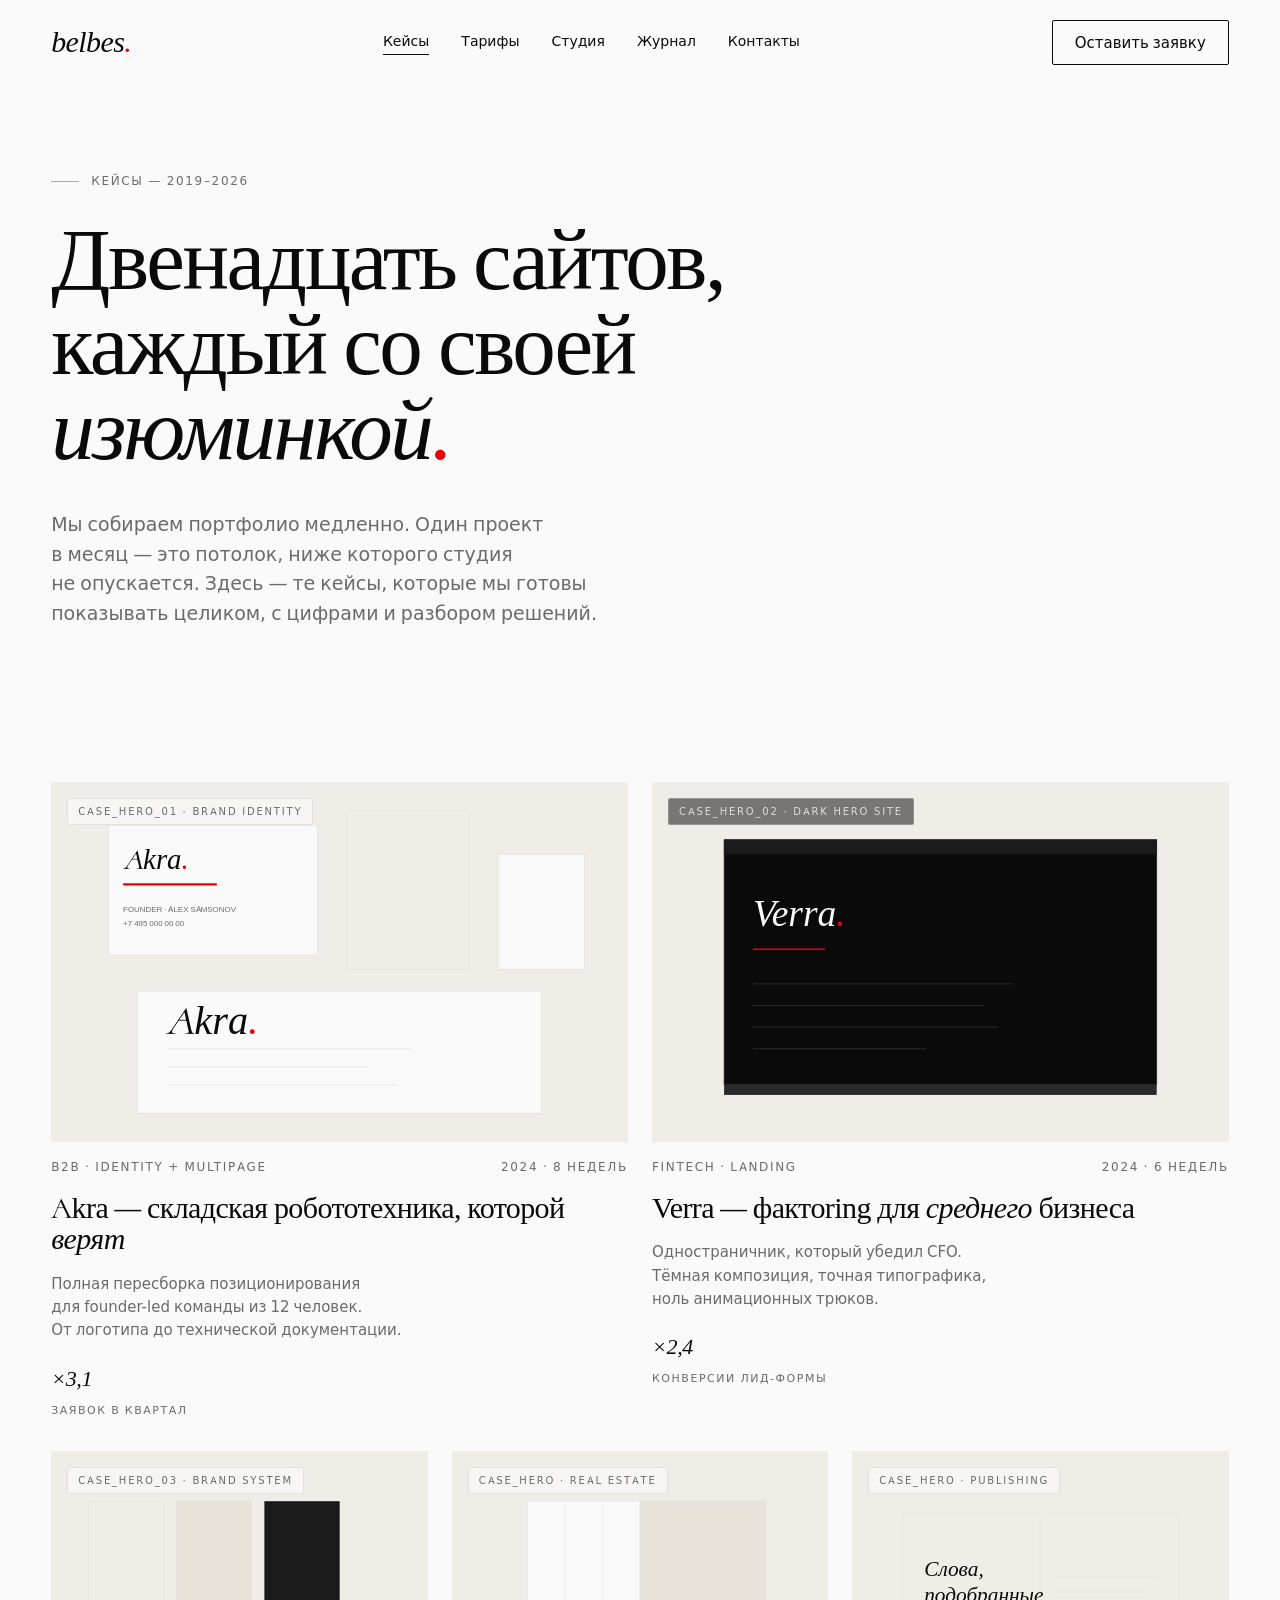
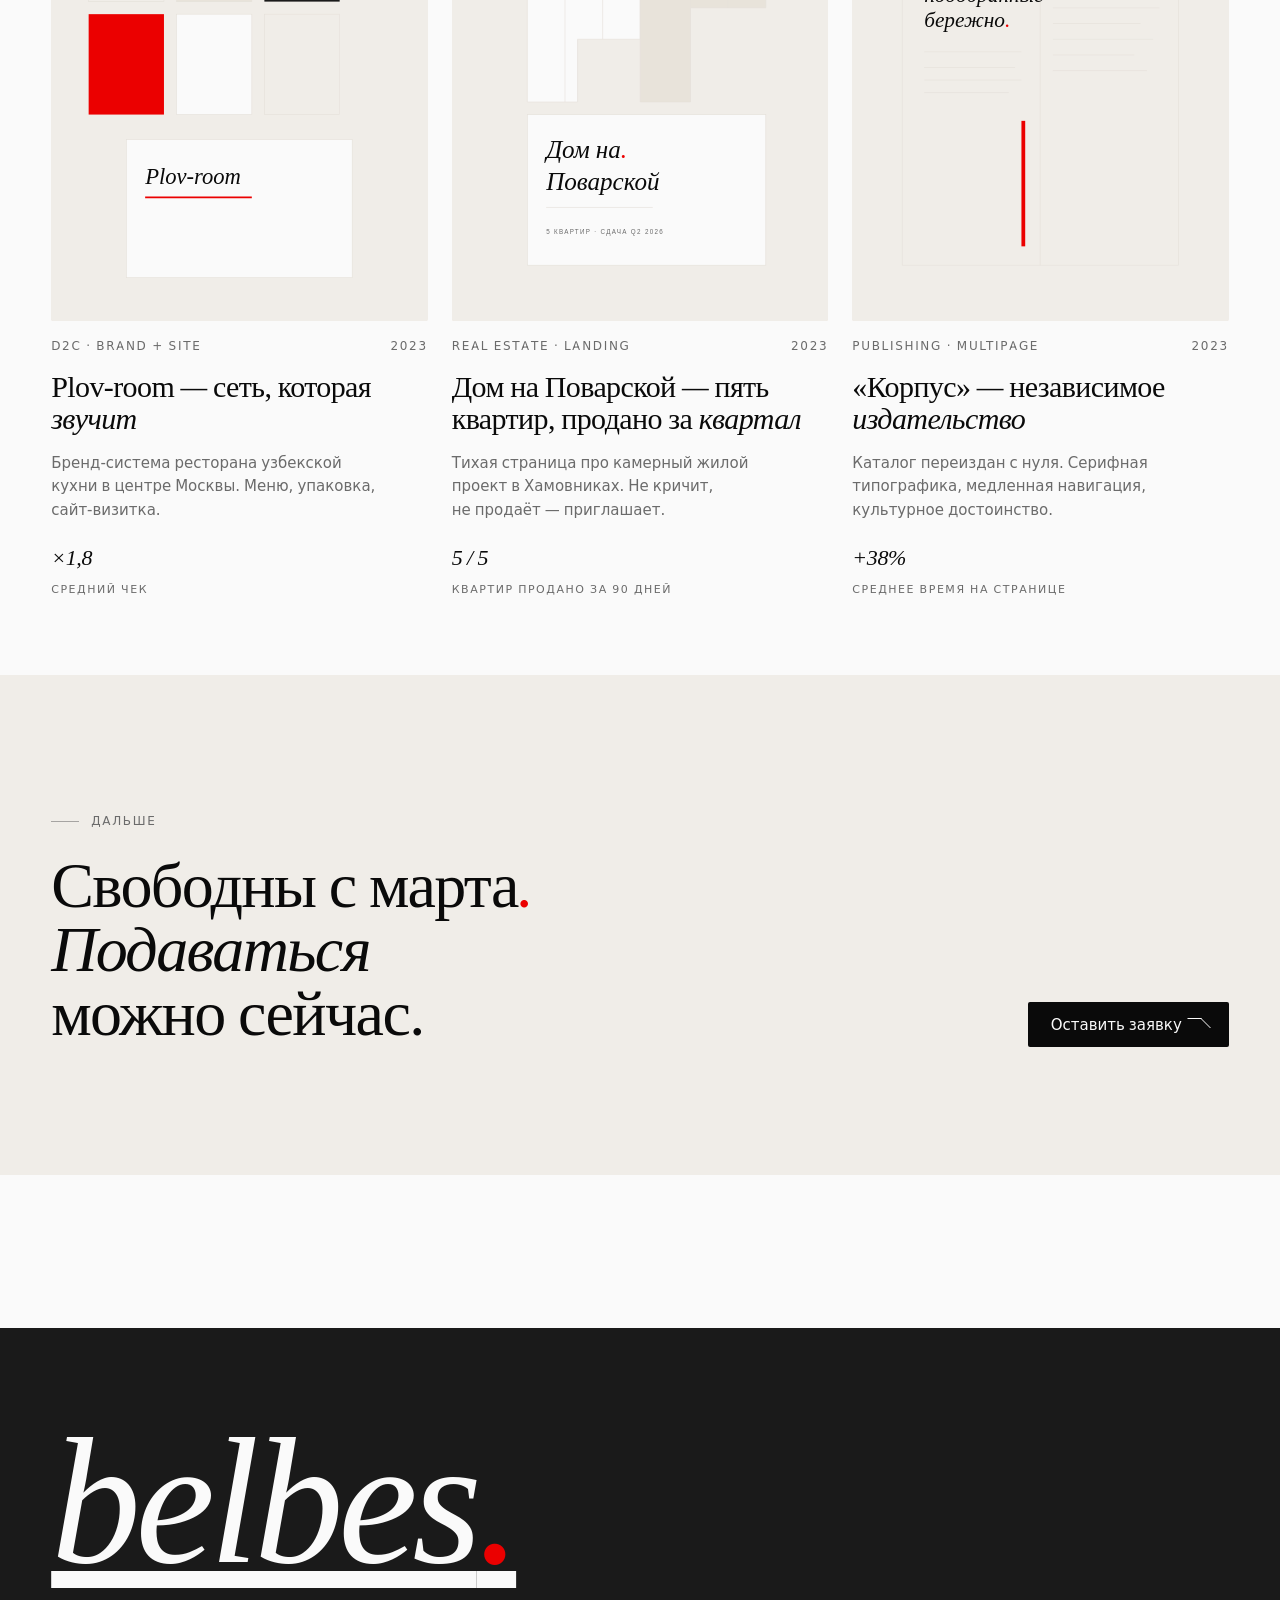
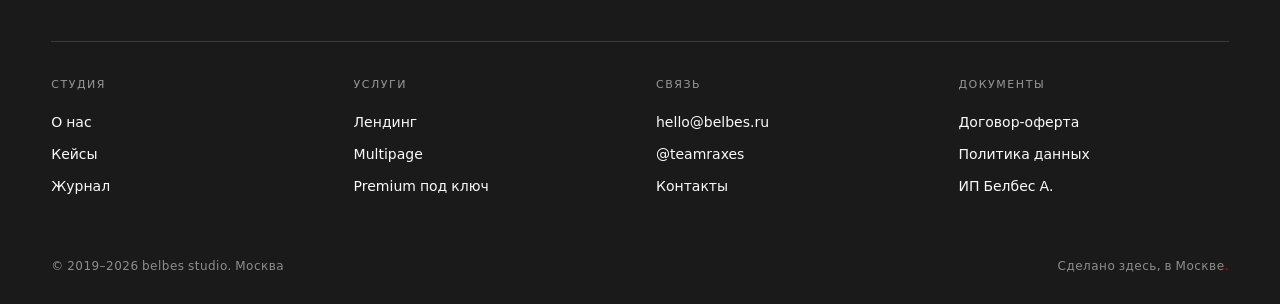
==== cases.html @ 97107ead "DOWN-001: artifact upload (10 files)" ====
<!doctype html>
<html lang="ru">
<head>
<meta charset="utf-8" />
<meta name="viewport" content="width=device-width, initial-scale=1" />
<title>Кейсы — belbes</title>
<meta name="description" content="Портфолио студии belbes. Премиальные сайты для founders. Akra, Verra, Plov-room и&nbsp;другие." />
<link rel="stylesheet" href="assets/styles.css" />
</head>
<body data-screen-label="/cases">
<div class="site">

<header class="site-header">
  <div class="container site-header__inner">
    <a class="wordmark" href="index.html" aria-label="belbes — главная">belbes<span class="dot">.</span></a>
    <nav class="nav" aria-label="Основное">
      <a href="cases.html" aria-current="page">Кейсы</a>
      <a href="offerings.html">Тарифы</a>
      <a href="about.html">Студия</a>
      <a href="journal.html">Журнал</a>
      <a href="contacts.html">Контакты</a>
    </nav>
    <a href="contacts.html" class="btn btn--secondary">Оставить заявку</a>
    <button class="nav-toggle" aria-label="Открыть меню" type="button">
      <svg viewBox="0 0 24 24" fill="none" stroke="currentColor" stroke-width="1.5"><path d="M3 7h18M3 17h18"/></svg>
    </button>
  </div>
</header>
<div class="mobile-nav" role="dialog" aria-modal="true" aria-label="Меню">
  <div class="mobile-nav__top">
    <a class="wordmark" href="index.html">belbes<span class="dot">.</span></a>
    <button class="mobile-nav__close btn btn--ghost" type="button" aria-label="Закрыть меню">Закрыть</button>
  </div>
  <ul class="mobile-nav__list">
    <li><a href="cases.html"><em>Кейсы</em></a></li>
    <li><a href="offerings.html"><em>Тарифы</em></a></li>
    <li><a href="about.html"><em>Студия</em></a></li>
    <li><a href="journal.html"><em>Журнал</em></a></li>
    <li><a href="contacts.html"><em>Контакты</em></a></li>
  </ul>
</div>

<main>

  <section class="page-head" data-screen-label="cases/header">
    <div class="container">
      <div class="page-head__eyebrow eyebrow">Кейсы&nbsp;— 2019–2026</div>
      <h1 class="page-head__title">
        Двенадцать сайтов,<br>
        каждый со&nbsp;своей <em>изюминкой<span class="dot">.</span></em>
      </h1>
      <p class="page-head__lede">
        Мы&nbsp;собираем портфолио медленно. Один проект в&nbsp;месяц&nbsp;— это потолок, ниже которого студия не&nbsp;опускается. Здесь&nbsp;— те&nbsp;кейсы, которые мы&nbsp;готовы показывать целиком, с&nbsp;цифрами и&nbsp;разбором решений.
      </p>
    </div>
  </section>

  <section class="section section--tight" data-screen-label="cases/grid">
    <div class="container">
      <div class="cases">

        <!-- Featured wide -->
        <a class="case case--wide" href="case.html">
          <div class="case__media">
            <svg class="img-art" viewBox="0 0 800 500" preserveAspectRatio="xMidYMid slice" aria-hidden="true">
              <rect class="bg" width="800" height="500"/>
              <rect x="80" y="60" width="290" height="180" fill="#FAFAFA" stroke="#E5E1DA"/>
              <text x="100" y="120" font-family="Cormorant, serif" font-style="italic" font-size="40" fill="#0A0A0A">Akra<tspan fill="#EB0000">.</tspan></text>
              <line x1="100" y1="142" x2="230" y2="142" stroke="#EB0000" stroke-width="3"/>
              <text x="100" y="180" font-family="Inter, sans-serif" font-size="11" fill="#6B6B6B">FOUNDER · ALEX SAMSONOV</text>
              <text x="100" y="200" font-family="Inter, sans-serif" font-size="11" fill="#6B6B6B">+7 495 000 00 00</text>
              <rect x="410" y="40" width="170" height="220" fill="#F0EDE8" stroke="#E5E1DA"/>
              <rect x="620" y="100" width="120" height="160" fill="#FAFAFA" stroke="#E5E1DA"/>
              <rect x="120" y="290" width="560" height="170" fill="#FAFAFA" stroke="#E5E1DA"/>
              <text x="160" y="350" font-family="Cormorant, serif" font-style="italic" font-size="56" fill="#0A0A0A">Akra<tspan fill="#EB0000">.</tspan></text>
              <line x1="160" y1="370" x2="500" y2="370" stroke="#E5E1DA"/>
              <line x1="160" y1="395" x2="440" y2="395" stroke="#E5E1DA"/>
              <line x1="160" y1="420" x2="480" y2="420" stroke="#E5E1DA"/>
            </svg>
            <span class="img-tag">case_hero_01&nbsp;· brand identity</span>
          </div>
          <div class="case__meta">
            <span>B2B&nbsp;· Identity + Multipage</span>
            <span>2024 · 8&nbsp;недель</span>
          </div>
          <h3 class="case__title">Akra<em> — </em>складская робототехника, которой <em>верят</em></h3>
          <p class="case__desc">Полная пересборка позиционирования для&nbsp;founder-led команды из&nbsp;12&nbsp;человек. От&nbsp;логотипа до&nbsp;технической документации.</p>
          <div class="case__metric">×3,1<small>заявок в&nbsp;квартал</small></div>
        </a>

        <a class="case case--wide" href="case.html">
          <div class="case__media">
            <svg class="img-art" viewBox="0 0 800 500" preserveAspectRatio="xMidYMid slice" aria-hidden="true">
              <rect class="bg" width="800" height="500" fill="#1A1A1A"/>
              <rect x="100" y="80" width="600" height="340" fill="#0A0A0A" stroke="#2A2A2A"/>
              <rect x="100" y="80" width="600" height="20" fill="#1A1A1A"/>
              <text x="140" y="200" font-family="Cormorant, serif" font-style="italic" font-size="52" fill="#FAFAFA">Verra<tspan fill="#EB0000">.</tspan></text>
              <line x1="140" y1="232" x2="240" y2="232" stroke="#EB0000" stroke-width="2"/>
              <line x1="140" y1="280" x2="500" y2="280" stroke="#FAFAFA" opacity="0.18"/>
              <line x1="140" y1="310" x2="460" y2="310" stroke="#FAFAFA" opacity="0.18"/>
              <line x1="140" y1="340" x2="480" y2="340" stroke="#FAFAFA" opacity="0.18"/>
              <line x1="140" y1="370" x2="380" y2="370" stroke="#FAFAFA" opacity="0.18"/>
              <rect x="100" y="420" width="600" height="14" fill="#2A2A2A"/>
            </svg>
            <span class="img-tag img-tag--inverse">case_hero_02&nbsp;· dark hero site</span>
          </div>
          <div class="case__meta">
            <span>Fintech&nbsp;· Landing</span>
            <span>2024 · 6&nbsp;недель</span>
          </div>
          <h3 class="case__title">Verra<em> — </em>фактoring для&nbsp;<em>среднего</em> бизнеса</h3>
          <p class="case__desc">Одностраничник, который убедил CFO. Тёмная композиция, точная типографика, ноль анимационных трюков.</p>
          <div class="case__metric">×2,4<small>конверсии лид-формы</small></div>
        </a>

        <a class="case" href="case.html">
          <div class="case__media">
            <svg class="img-art" viewBox="0 0 600 750" preserveAspectRatio="xMidYMid slice" aria-hidden="true">
              <rect class="bg" width="600" height="750" fill="#FAFAFA"/>
              <rect x="60" y="80" width="120" height="160" fill="#F0EDE8" stroke="#E5E1DA"/>
              <rect x="200" y="80" width="120" height="160" fill="#E8E3DA" stroke="#E5E1DA"/>
              <rect x="340" y="80" width="120" height="160" fill="#1A1A1A"/>
              <rect x="60" y="260" width="120" height="160" fill="#EB0000"/>
              <rect x="200" y="260" width="120" height="160" fill="#FAFAFA" stroke="#E5E1DA"/>
              <rect x="340" y="260" width="120" height="160" fill="#F0EDE8" stroke="#E5E1DA"/>
              <rect x="120" y="460" width="360" height="220" fill="#FAFAFA" stroke="#E5E1DA"/>
              <text x="150" y="530" font-family="Cormorant, serif" font-style="italic" font-size="36" fill="#0A0A0A">Plov-room</text>
              <line x1="150" y1="552" x2="320" y2="552" stroke="#EB0000" stroke-width="3"/>
            </svg>
            <span class="img-tag">case_hero_03&nbsp;· brand system</span>
          </div>
          <div class="case__meta">
            <span>D2C&nbsp;· Brand + Site</span>
            <span>2023</span>
          </div>
          <h3 class="case__title">Plov‑room<em> — </em>сеть, которая <em>звучит</em></h3>
          <p class="case__desc">Бренд-система ресторана узбекской кухни в&nbsp;центре Москвы. Меню, упаковка, сайт-визитка.</p>
          <div class="case__metric">×1,8<small>средний чек</small></div>
        </a>

        <a class="case" href="case.html">
          <div class="case__media">
            <svg class="img-art" viewBox="0 0 600 750" preserveAspectRatio="xMidYMid slice" aria-hidden="true">
              <rect class="bg" width="600" height="750"/>
              <!-- aerial architecture -->
              <rect x="0" y="0" width="600" height="750" fill="#F0EDE8"/>
              <polygon points="120,80 300,80 300,300 200,300 200,400 120,400" fill="#FAFAFA" stroke="#E5E1DA"/>
              <polygon points="300,80 500,80 500,250 380,250 380,400 300,400" fill="#E8E3DA" stroke="#E5E1DA"/>
              <line x1="180" y1="80" x2="180" y2="400" stroke="#E5E1DA"/>
              <line x1="240" y1="80" x2="240" y2="300" stroke="#E5E1DA"/>
              <line x1="380" y1="80" x2="380" y2="400" stroke="#E5E1DA"/>
              <line x1="440" y1="80" x2="440" y2="250" stroke="#E5E1DA"/>
              <rect x="120" y="420" width="380" height="240" fill="#FAFAFA" stroke="#E5E1DA"/>
              <text x="150" y="490" font-family="Cormorant, serif" font-style="italic" font-size="40" fill="#0A0A0A">Дом&nbsp;на<tspan fill="#EB0000">.</tspan></text>
              <text x="150" y="540" font-family="Cormorant, serif" font-style="italic" font-size="40" fill="#0A0A0A">Поварской</text>
              <line x1="150" y1="568" x2="320" y2="568" stroke="#E5E1DA"/>
              <text x="150" y="610" font-family="Inter, sans-serif" font-size="10" fill="#6B6B6B" letter-spacing="2">5 КВАРТИР · СДАЧА Q2 2026</text>
            </svg>
            <span class="img-tag">case_hero&nbsp;· real estate</span>
          </div>
          <div class="case__meta">
            <span>Real estate&nbsp;· Landing</span>
            <span>2023</span>
          </div>
          <h3 class="case__title">Дом&nbsp;на&nbsp;Поварской<em> — </em>пять квартир, продано за&nbsp;<em>квартал</em></h3>
          <p class="case__desc">Тихая страница про&nbsp;камерный жилой проект в&nbsp;Хамовниках. Не&nbsp;кричит, не&nbsp;продаёт&nbsp;— приглашает.</p>
          <div class="case__metric">5&nbsp;/&nbsp;5<small>квартир продано за&nbsp;90 дней</small></div>
        </a>

        <a class="case" href="case.html">
          <div class="case__media">
            <svg class="img-art" viewBox="0 0 600 750" preserveAspectRatio="xMidYMid slice" aria-hidden="true">
              <rect class="bg" width="600" height="750" fill="#FAFAFA"/>
              <!-- minimalist book/print spread -->
              <rect x="80" y="100" width="440" height="560" fill="#F0EDE8" stroke="#E5E1DA"/>
              <line x1="300" y1="100" x2="300" y2="660" stroke="#E5E1DA"/>
              <text x="115" y="200" font-family="Cormorant, serif" font-style="italic" font-size="34" fill="#0A0A0A">Слова,</text>
              <text x="115" y="240" font-family="Cormorant, serif" font-style="italic" font-size="34" fill="#0A0A0A">подобранные</text>
              <text x="115" y="280" font-family="Cormorant, serif" font-style="italic" font-size="34" fill="#0A0A0A">бережно<tspan fill="#EB0000">.</tspan></text>
              <line x1="115" y1="320" x2="270" y2="320" stroke="#E5E1DA"/>
              <line x1="115" y1="345" x2="260" y2="345" stroke="#E5E1DA"/>
              <line x1="115" y1="365" x2="270" y2="365" stroke="#E5E1DA"/>
              <line x1="115" y1="385" x2="250" y2="385" stroke="#E5E1DA"/>
              <line x1="320" y1="200" x2="490" y2="200" stroke="#E5E1DA"/>
              <line x1="320" y1="225" x2="470" y2="225" stroke="#E5E1DA"/>
              <line x1="320" y1="250" x2="490" y2="250" stroke="#E5E1DA"/>
              <line x1="320" y1="275" x2="460" y2="275" stroke="#E5E1DA"/>
              <line x1="320" y1="300" x2="480" y2="300" stroke="#E5E1DA"/>
              <line x1="320" y1="325" x2="450" y2="325" stroke="#E5E1DA"/>
              <line x1="320" y1="350" x2="470" y2="350" stroke="#E5E1DA"/>
              <rect x="270" y="430" width="6" height="200" fill="#EB0000"/>
            </svg>
            <span class="img-tag">case_hero&nbsp;· publishing</span>
          </div>
          <div class="case__meta">
            <span>Publishing&nbsp;· Multipage</span>
            <span>2023</span>
          </div>
          <h3 class="case__title">«Корпус»<em> — </em>независимое <em>издательство</em></h3>
          <p class="case__desc">Каталог переиздан с&nbsp;нуля. Серифная типографика, медленная навигация, культурное достоинство.</p>
          <div class="case__metric">+38%<small>среднее время на&nbsp;странице</small></div>
        </a>

      </div>
    </div>
  </section>

  <!-- Soft bottom CTA -->
  <section class="section section--warm" data-screen-label="cases/cta">
    <div class="container">
      <div style="display: flex; justify-content: space-between; align-items: flex-end; gap: 32px; flex-wrap: wrap;">
        <div>
          <div class="eyebrow">Дальше</div>
          <h2 style="font-family: var(--font-display); font-size: clamp(40px, 5vw, 72px); line-height: 1; letter-spacing: -0.025em; margin: 24px 0 0; max-width: 16ch;">
            Свободны с&nbsp;марта<span class="t-accent" style="font-style: italic;">.</span>
            <em>Подаваться</em> можно сейчас.
          </h2>
        </div>
        <a href="contacts.html" class="btn btn--primary">Оставить заявку
          <span class="arrow" aria-hidden="true"></span>
        </a>
      </div>
    </div>
  </section>

</main>

<footer class="site-footer">
  <div class="container">
    <a class="site-footer__wordmark" href="index.html">belbes<span class="dot">.</span></a>
    <div class="site-footer__row">
      <div class="site-footer__col">
        <h4>Студия</h4>
        <a href="about.html">О&nbsp;нас</a>
        <a href="cases.html">Кейсы</a>
        <a href="journal.html">Журнал</a>
      </div>
      <div class="site-footer__col">
        <h4>Услуги</h4>
        <a href="offerings.html">Лендинг</a>
        <a href="offerings.html">Multipage</a>
        <a href="offerings.html">Premium под&nbsp;ключ</a>
      </div>
      <div class="site-footer__col">
        <h4>Связь</h4>
        <a href="mailto:hello@belbes.ru">hello@belbes.ru</a>
        <a href="https://t.me/teamraxes" target="_blank" rel="noopener">@teamraxes</a>
        <a href="contacts.html">Контакты</a>
      </div>
      <div class="site-footer__col">
        <h4>Документы</h4>
        <a href="#">Договор-оферта</a>
        <a href="#">Политика данных</a>
        <a href="#">ИП Белбес А.</a>
      </div>
    </div>
    <div class="site-footer__legal">
      <div>© 2019–2026 belbes studio. Москва</div>
      <div>Сделано здесь, в&nbsp;Москве<span style="color: var(--accent);">.</span></div>
    </div>
  </div>
</footer>

</div>
<script src="assets/site.js"></script>
</body>
</html>
---- assets/styles.css ----
/* ─────────────────────────────────────────────────────────────────
   Belbes — site styles
   Editorial typography. Single accent. Generous space.
   ───────────────────────────────────────────────────────────────── */
@import url("./tokens.css");

* { box-sizing: border-box; }
html, body { margin: 0; padding: 0; }
html { scroll-behavior: smooth; }
body {
  background: var(--bg);
  color: var(--fg);
  font-family: var(--font-body);
  font-size: var(--t-body);
}

img, svg { display: block; max-width: 100%; }
a { color: inherit; }

/* ── Layout ─────────────────────────────────────────────────────── */
.site { min-height: 100vh; display: flex; flex-direction: column; }
.site main { flex: 1; }
.container {
  max-width: var(--max-width);
  margin: 0 auto;
  padding-left: var(--gutter);
  padding-right: var(--gutter);
}
.container--narrow {
  max-width: 920px;
  margin: 0 auto;
  padding-left: var(--gutter);
  padding-right: var(--gutter);
}
.section {
  padding-top: clamp(72px, 10vw, 144px);
  padding-bottom: clamp(72px, 10vw, 144px);
}
.section--tight {
  padding-top: clamp(48px, 6vw, 96px);
  padding-bottom: clamp(48px, 6vw, 96px);
}
.section--warm { background: var(--bg-warm); }
.section--deep { background: var(--tm-canvas-deep); color: var(--bg); }
.section--deep .t-eyebrow,
.section--deep .eyebrow { color: rgba(250, 250, 250, 0.6); }
.section--deep p { color: rgba(250, 250, 250, 0.78); }
.section--deep h1,
.section--deep h2,
.section--deep h3 { color: var(--bg); }
.section--deep .rule,
.section--deep hr { background: var(--tm-rule-inverse); }

hr.rule { height: 1px; background: var(--rule); border: 0; margin: 0; }

/* ── Eyebrow w/ leading rule ────────────────────────────────────── */
.eyebrow {
  font-family: var(--font-body);
  font-weight: 500;
  font-size: 12px;
  letter-spacing: 0.14em;
  text-transform: uppercase;
  color: var(--fg-muted);
  display: inline-flex;
  align-items: center;
  gap: 12px;
}
.eyebrow::before {
  content: "";
  display: inline-block;
  width: 28px; height: 1px;
  background: currentColor;
  opacity: 0.55;
}
.eyebrow--bare::before { display: none; }

/* ── Header ─────────────────────────────────────────────────────── */
.site-header {
  position: sticky;
  top: 0;
  z-index: 50;
  background: rgba(250, 250, 250, 0.7);
  backdrop-filter: blur(18px);
  -webkit-backdrop-filter: blur(18px);
  border-bottom: 1px solid transparent;
  transition: border-color var(--dur-base) var(--ease-editorial),
              background var(--dur-base) var(--ease-editorial);
}
.site-header.is-scrolled { border-bottom-color: var(--rule); }
.site-header__inner {
  display: flex;
  align-items: center;
  justify-content: space-between;
  gap: 24px;
  padding-top: 20px;
  padding-bottom: 20px;
}
.wordmark {
  font-family: var(--font-display);
  font-style: italic;
  font-weight: 400;
  font-size: 30px;
  line-height: 1;
  letter-spacing: -0.02em;
  color: var(--fg);
  text-decoration: none;
  display: inline-flex;
  align-items: baseline;
}
.wordmark .dot { color: var(--accent); font-style: italic; }
.nav {
  display: flex;
  align-items: center;
  gap: 32px;
}
.nav a {
  position: relative;
  font-size: 14px;
  font-weight: 500;
  color: var(--fg);
  text-decoration: none;
  padding-bottom: 3px;
}
.nav a::after {
  content: "";
  position: absolute;
  left: 0; right: 0; bottom: 0;
  height: 1px;
  background: var(--fg);
  transform: scaleX(0);
  transform-origin: left center;
  transition: transform var(--dur-base) var(--ease-editorial);
}
.nav a:hover::after,
.nav a[aria-current="page"]::after { transform: scaleX(1); }

/* mobile nav toggle */
.nav-toggle {
  display: none;
  background: transparent;
  border: 0;
  padding: 8px;
  cursor: pointer;
  color: var(--fg);
}
.nav-toggle svg { width: 22px; height: 22px; }

/* ── Buttons ────────────────────────────────────────────────────── */
.btn {
  display: inline-flex;
  align-items: center;
  gap: 10px;
  padding: 14px 22px;
  font-family: var(--font-body);
  font-size: 15px;
  font-weight: 500;
  line-height: 1;
  border-radius: 2px;
  border: 1px solid transparent;
  cursor: pointer;
  text-decoration: none;
  color: inherit;
  transition: background var(--dur-fast) var(--ease-editorial),
              color var(--dur-fast) var(--ease-editorial),
              border-color var(--dur-fast) var(--ease-editorial),
              transform 80ms var(--ease-editorial);
}
.btn:active { transform: scale(0.98); }
.btn--primary { background: var(--fg); color: var(--bg); }
.btn--primary:hover { background: #000; }
.btn--secondary { background: transparent; color: var(--fg); border-color: var(--fg); }
.btn--secondary:hover { background: var(--fg); color: var(--bg); }
.btn--ghost { background: transparent; color: var(--fg); padding-left: 0; padding-right: 0; }
.btn--ghost::after {
  content: "";
  height: 1px;
  background: currentColor;
  flex: 1;
  margin-left: 6px;
  max-width: 24px;
  transition: max-width var(--dur-base) var(--ease-editorial);
}
.btn--ghost:hover::after { max-width: 48px; }
.btn--on-deep.btn--secondary { color: var(--bg); border-color: rgba(250,250,250,0.6); }
.btn--on-deep.btn--secondary:hover { background: var(--bg); color: var(--fg); }
.btn .arrow {
  display: inline-block;
  width: 14px; height: 10px;
  border-top: 1px solid currentColor;
  border-right: 1px solid currentColor;
  transform: skew(45deg);
  transform-origin: right center;
  position: relative;
  top: -1px;
}

/* ── Hero (home) ────────────────────────────────────────────────── */
.hero {
  padding-top: clamp(56px, 8vw, 128px);
  padding-bottom: clamp(72px, 11vw, 160px);
  position: relative;
}
.hero__head {
  font-family: var(--font-display);
  font-weight: 400;
  font-size: clamp(56px, 9.4vw, 152px);
  line-height: 0.96;
  letter-spacing: -0.03em;
  max-width: 16ch;
  text-wrap: balance;
  margin: 24px 0 0;
}
.hero__head em { font-style: italic; font-weight: 400; }
.hero__head .dot { color: var(--accent); font-style: italic; }
.hero__sub {
  margin-top: 40px;
  font-size: 18px;
  line-height: 1.55;
  color: var(--fg-muted);
  max-width: 44ch;
}
.hero__cta {
  margin-top: 40px;
  display: flex;
  align-items: center;
  gap: 18px;
  flex-wrap: wrap;
}

/* hero ambient panel — full-bleed-ish image placeholder */
.hero__media {
  margin-top: clamp(56px, 8vw, 112px);
  aspect-ratio: 16 / 7;
  background: var(--bg-warm);
  position: relative;
  overflow: hidden;
  border-radius: 2px;
}
.hero__media-art {
  position: absolute;
  inset: 0;
  display: block;
}
.media-caption {
  position: absolute;
  left: 24px;
  bottom: 20px;
  font-family: var(--font-body);
  font-size: 11px;
  letter-spacing: 0.14em;
  text-transform: uppercase;
  color: var(--fg-muted);
  display: flex;
  align-items: center;
  gap: 10px;
  z-index: 2;
}
.media-caption::before {
  content: "";
  display: inline-block;
  width: 6px; height: 6px;
  border-radius: 999px;
  background: var(--accent);
}
.media-caption--inverse { color: rgba(250, 250, 250, 0.7); }

.hero__meta {
  display: grid;
  grid-template-columns: repeat(3, minmax(0, 1fr));
  gap: 48px;
  border-top: 1px solid var(--rule);
  padding-top: 28px;
  margin-top: clamp(56px, 8vw, 112px);
}
.hero__meta-item .num {
  font-family: var(--font-display);
  font-style: italic;
  font-size: 56px;
  line-height: 1;
  letter-spacing: -0.025em;
}
.hero__meta-item .label {
  font-size: 13px;
  color: var(--fg-muted);
  max-width: 30ch;
  margin-top: 12px;
  line-height: 1.55;
}

/* ── Page header (interior pages) ───────────────────────────────── */
.page-head {
  padding-top: clamp(48px, 6vw, 96px);
  padding-bottom: clamp(48px, 6vw, 96px);
}
.page-head__eyebrow { margin-bottom: 28px; }
.page-head__title {
  font-family: var(--font-display);
  font-weight: 400;
  font-size: clamp(48px, 6.8vw, 112px);
  line-height: 0.98;
  letter-spacing: -0.028em;
  max-width: 18ch;
  text-wrap: balance;
  margin: 0;
}
.page-head__title em { font-style: italic; }
.page-head__title .dot { color: var(--accent); }
.page-head__lede {
  margin-top: 36px;
  font-size: 19px;
  line-height: 1.55;
  color: var(--fg-muted);
  max-width: 48ch;
}

/* ── Process / steps ────────────────────────────────────────────── */
.steps {
  display: grid;
  grid-template-columns: repeat(4, minmax(0, 1fr));
  gap: 0;
  border-top: 1px solid var(--rule);
}
.step {
  padding: 36px 28px 36px 0;
  border-right: 1px solid var(--rule);
  display: flex;
  flex-direction: column;
  gap: 16px;
  min-height: 280px;
  position: relative;
}
.step:last-child { border-right: 0; padding-right: 0; }
.step__num {
  font-family: var(--font-display);
  font-style: italic;
  font-size: 56px;
  line-height: 1;
  letter-spacing: -0.025em;
}
.step__title {
  font-family: var(--font-display);
  font-size: 26px;
  line-height: 1.1;
  letter-spacing: -0.015em;
  margin: 0;
}
.step__body {
  font-size: 15px;
  color: var(--fg-muted);
  line-height: 1.55;
  margin: 0;
  max-width: 26ch;
}
.step__time {
  margin-top: auto;
  font-size: 11px;
  letter-spacing: 0.14em;
  text-transform: uppercase;
  color: var(--fg-muted);
}
.step--accent .step__num { color: var(--accent); }
.step--accent::after {
  content: "";
  position: absolute;
  right: 28px; top: 36px;
  width: 6px; height: 6px;
  border-radius: 999px;
  background: var(--accent);
}

/* ── Cases (preview rows + grid) ────────────────────────────────── */
.cases {
  display: grid;
  grid-template-columns: repeat(12, minmax(0, 1fr));
  gap: 32px 24px;
}
.case {
  grid-column: span 4;
  display: flex;
  flex-direction: column;
  gap: 16px;
  text-decoration: none;
  color: inherit;
}
.case--wide { grid-column: span 6; }
.case--full { grid-column: span 12; }
.case__media {
  aspect-ratio: 4 / 5;
  background: var(--bg-warm);
  border-radius: 2px;
  position: relative;
  overflow: hidden;
  transition: transform var(--dur-base) var(--ease-editorial);
}
.case--wide .case__media,
.case--full .case__media { aspect-ratio: 16 / 10; }
.case:hover .case__media { transform: translateY(-4px); }
.case__meta {
  display: flex;
  justify-content: space-between;
  align-items: baseline;
  font-size: 12px;
  letter-spacing: 0.14em;
  text-transform: uppercase;
  color: var(--fg-muted);
}
.case__title {
  font-family: var(--font-display);
  font-weight: 400;
  font-size: 30px;
  line-height: 1.05;
  letter-spacing: -0.02em;
  margin: 0;
}
.case__title em { font-style: italic; }
.case__desc {
  font-size: 15px;
  color: var(--fg-muted);
  line-height: 1.55;
  max-width: 36ch;
  margin: 0;
}
.case__metric {
  margin-top: 4px;
  font-family: var(--font-display);
  font-style: italic;
  font-size: 22px;
  letter-spacing: -0.015em;
}
.case__metric small {
  display: block;
  font-family: var(--font-body);
  font-style: normal;
  font-size: 11px;
  letter-spacing: 0.14em;
  text-transform: uppercase;
  color: var(--fg-muted);
  margin-top: 6px;
}

/* ── Case study (interior) ──────────────────────────────────────── */
.case-hero {
  padding-top: clamp(32px, 4vw, 56px);
  padding-bottom: clamp(56px, 8vw, 112px);
}
.case-hero__meta {
  display: flex;
  flex-wrap: wrap;
  gap: 32px;
  font-size: 12px;
  letter-spacing: 0.14em;
  text-transform: uppercase;
  color: var(--fg-muted);
  margin-bottom: 36px;
}
.case-hero__title {
  font-family: var(--font-display);
  font-size: clamp(56px, 8vw, 128px);
  line-height: 0.97;
  letter-spacing: -0.028em;
  max-width: 18ch;
  margin: 0;
}
.case-hero__title em { font-style: italic; }
.case-hero__media {
  margin-top: clamp(48px, 6vw, 96px);
  aspect-ratio: 16 / 9;
  background: var(--bg-warm);
  position: relative;
  overflow: hidden;
}
.case-facts {
  display: grid;
  grid-template-columns: repeat(4, minmax(0, 1fr));
  gap: 32px;
  border-top: 1px solid var(--rule);
  border-bottom: 1px solid var(--rule);
  padding: 36px 0;
}
.case-fact .label {
  font-size: 11px;
  letter-spacing: 0.14em;
  text-transform: uppercase;
  color: var(--fg-muted);
}
.case-fact .value {
  margin-top: 8px;
  font-family: var(--font-display);
  font-size: 28px;
  letter-spacing: -0.018em;
  line-height: 1.1;
}
.case-fact .value em { font-style: italic; }

.case-body {
  display: grid;
  grid-template-columns: minmax(0, 4fr) minmax(0, 8fr);
  gap: clamp(40px, 6vw, 96px);
}
.case-body__aside { position: sticky; top: 112px; align-self: start; }
.case-body__aside h4 {
  font-size: 11px;
  letter-spacing: 0.14em;
  text-transform: uppercase;
  color: var(--fg-muted);
  margin: 0 0 14px;
  font-weight: 500;
}
.case-body__aside p {
  font-size: 15px;
  color: var(--fg-muted);
  margin: 0 0 22px;
}
.case-body__main h2 {
  font-family: var(--font-display);
  font-size: clamp(28px, 3vw, 44px);
  line-height: 1.08;
  letter-spacing: -0.018em;
  margin: 48px 0 18px;
}
.case-body__main h2:first-child { margin-top: 0; }
.case-body__main p {
  font-size: 18px;
  line-height: 1.65;
  max-width: 60ch;
  margin: 0 0 18px;
  color: var(--fg);
}
.case-body__main .lede {
  font-family: var(--font-display);
  font-size: clamp(24px, 2.4vw, 32px);
  line-height: 1.25;
  letter-spacing: -0.012em;
  font-style: italic;
  color: var(--fg);
  margin-bottom: 32px;
  max-width: 30ch;
}
.case-body__main .pull {
  border-left: 2px solid var(--accent);
  padding: 4px 0 4px 24px;
  margin: 32px 0;
  font-family: var(--font-display);
  font-size: clamp(22px, 2.2vw, 28px);
  line-height: 1.3;
  letter-spacing: -0.012em;
  font-style: italic;
  max-width: 28ch;
}

.case-gallery {
  margin: 48px 0;
  display: grid;
  grid-template-columns: 1fr 1fr;
  gap: 16px;
}
.case-gallery .case-gallery__item {
  aspect-ratio: 4 / 5;
  background: var(--bg-warm);
  position: relative;
  overflow: hidden;
}
.case-gallery .case-gallery__item--wide {
  grid-column: 1 / -1;
  aspect-ratio: 16 / 9;
}

/* ── Tiers / offerings ──────────────────────────────────────────── */
.tiers {
  display: grid;
  grid-template-columns: repeat(3, minmax(0, 1fr));
  gap: 0;
  border-top: 1px solid var(--rule);
  border-bottom: 1px solid var(--rule);
}
.tier {
  padding: 36px 32px 40px;
  border-right: 1px solid var(--rule);
  display: flex;
  flex-direction: column;
  gap: 18px;
  position: relative;
}
.tier:last-child { border-right: 0; }
.tier__name {
  font-family: var(--font-display);
  font-style: italic;
  font-size: 36px;
  line-height: 1;
  letter-spacing: -0.02em;
}
.tier__desc {
  font-size: 14px;
  color: var(--fg-muted);
  line-height: 1.55;
  max-width: 30ch;
  margin: 0;
}
.tier__price {
  display: flex;
  align-items: baseline;
  gap: 6px;
  border-top: 1px solid var(--rule);
  border-bottom: 1px solid var(--rule);
  padding: 18px 0;
}
.tier__price .num {
  font-family: var(--font-display);
  font-size: 48px;
  line-height: 1;
  letter-spacing: -0.02em;
}
.tier__price .unit {
  font-size: 13px;
  color: var(--fg-muted);
}
.tier__list {
  list-style: none;
  padding: 0;
  margin: 0;
  display: flex;
  flex-direction: column;
  gap: 10px;
  font-size: 14px;
  line-height: 1.55;
}
.tier__list li { display: flex; gap: 12px; }
.tier__list li::before { content: "—"; color: var(--fg-faint); flex: 0 0 auto; }
.tier__time {
  font-size: 11px;
  letter-spacing: 0.14em;
  text-transform: uppercase;
  color: var(--fg-muted);
}
.tier--featured { background: var(--bg-warm); border-right-color: var(--rule); }
.tier__flag {
  position: absolute;
  top: 32px; right: 32px;
  display: inline-flex;
  align-items: center;
  gap: 6px;
  font-size: 11px;
  letter-spacing: 0.14em;
  text-transform: uppercase;
  color: var(--accent);
}
.tier__flag::before {
  content: ""; width: 6px; height: 6px; border-radius: 999px; background: var(--accent);
}
.tier__cta { margin-top: auto; }

/* ── Lead form ──────────────────────────────────────────────────── */
.lead {
  display: grid;
  grid-template-columns: minmax(0, 5fr) minmax(0, 7fr);
  gap: clamp(40px, 8vw, 96px);
  align-items: start;
}
.lead__intro h2 {
  font-family: var(--font-display);
  font-size: clamp(40px, 5.2vw, 72px);
  line-height: 1;
  letter-spacing: -0.025em;
  margin: 0 0 22px;
  max-width: 14ch;
}
.lead__intro h2 em { font-style: italic; }
.lead__intro h2 .dot { color: var(--accent); }
.lead__intro p {
  font-size: 18px;
  color: var(--fg-muted);
  line-height: 1.55;
  max-width: 38ch;
}
.lead__contact {
  margin-top: 36px;
  display: flex;
  flex-direction: column;
  gap: 14px;
  font-size: 14px;
}
.lead__contact .label {
  font-size: 11px;
  letter-spacing: 0.14em;
  text-transform: uppercase;
  color: var(--fg-muted);
  display: block;
  margin-bottom: 4px;
}
.lead__contact a {
  color: var(--fg);
  text-decoration: none;
  border-bottom: 1px solid var(--rule);
  padding-bottom: 2px;
  transition: border-color var(--dur-fast) var(--ease-editorial);
}
.lead__contact a:hover { border-bottom-color: var(--fg); }

.form {
  display: grid;
  grid-template-columns: 1fr 1fr;
  gap: 28px 24px;
}
.field { display: flex; flex-direction: column; gap: 6px; }
.field--full { grid-column: 1 / -1; }
.field__label {
  font-size: 11px;
  letter-spacing: 0.14em;
  text-transform: uppercase;
  color: var(--fg-muted);
  font-weight: 500;
}
.field__input,
.field__textarea,
.field__select {
  appearance: none;
  width: 100%;
  padding: 12px 0;
  font-family: var(--font-body);
  font-size: 16px;
  background: transparent;
  border: 0;
  border-bottom: 1px solid var(--rule);
  color: var(--fg);
  border-radius: 0;
  transition: border-color var(--dur-fast) var(--ease-editorial);
}
.field__input::placeholder,
.field__textarea::placeholder { color: var(--fg-faint); }
.field__input:focus,
.field__textarea:focus,
.field__select:focus {
  outline: none;
  border-bottom-color: var(--fg);
}
.field__textarea { min-height: 96px; resize: vertical; padding-top: 12px; }
.field.is-error .field__input,
.field.is-error .field__textarea { border-bottom-color: var(--accent); }
.field__error {
  font-size: 12px;
  color: var(--accent);
  min-height: 14px;
}
.budget-chips {
  display: flex;
  flex-wrap: wrap;
  gap: 8px;
  padding-top: 8px;
}
.budget-chip {
  appearance: none;
  background: transparent;
  border: 1px solid var(--rule);
  color: var(--fg);
  padding: 8px 14px;
  border-radius: 999px;
  font-family: var(--font-body);
  font-size: 13px;
  cursor: pointer;
  transition: border-color var(--dur-fast) var(--ease-editorial),
              background var(--dur-fast) var(--ease-editorial),
              color var(--dur-fast) var(--ease-editorial);
}
.budget-chip:hover { border-color: var(--fg); }
.budget-chip[aria-pressed="true"] {
  background: var(--fg);
  color: var(--bg);
  border-color: var(--fg);
}
.form__submit {
  grid-column: 1 / -1;
  display: flex;
  align-items: center;
  justify-content: space-between;
  gap: 24px;
  flex-wrap: wrap;
  padding-top: 8px;
  border-top: 1px solid var(--rule);
  margin-top: 8px;
  padding-top: 24px;
}
.form__note {
  font-size: 12px;
  color: var(--fg-muted);
  max-width: 40ch;
  line-height: 1.5;
}
.form__success {
  grid-column: 1 / -1;
  display: flex;
  flex-direction: column;
  gap: 14px;
  padding: 32px 0 8px;
}
.form__success .check {
  width: 32px; height: 32px;
  border-radius: 999px;
  background: var(--accent);
  color: var(--bg);
  display: inline-flex;
  align-items: center;
  justify-content: center;
  font-size: 14px;
  font-weight: 500;
}
.form__success h3 {
  font-family: var(--font-display);
  font-size: clamp(28px, 3vw, 44px);
  margin: 0;
  letter-spacing: -0.02em;
  line-height: 1;
}
.form__success p { color: var(--fg-muted); margin: 4px 0 0; }
.is-hidden { display: none !important; }

/* ── Manifesto block (deep) ─────────────────────────────────────── */
.manifesto {
  font-family: var(--font-display);
  font-weight: 400;
  font-size: clamp(36px, 5.2vw, 80px);
  line-height: 1.06;
  letter-spacing: -0.02em;
  color: var(--bg);
  max-width: 22ch;
  text-wrap: balance;
}
.manifesto em { font-style: italic; }
.manifesto .dot { color: var(--accent); font-style: italic; }
.manifesto__sig {
  margin-top: 48px;
  font-family: var(--font-body);
  font-size: 12px;
  letter-spacing: 0.14em;
  text-transform: uppercase;
  color: rgba(250,250,250,0.6);
}

/* ── About — principles ─────────────────────────────────────────── */
.principles {
  display: grid;
  grid-template-columns: minmax(0, 4fr) minmax(0, 8fr);
  gap: clamp(40px, 6vw, 96px);
  border-top: 1px solid var(--rule);
  padding-top: 48px;
}
.principles__title {
  font-family: var(--font-display);
  font-size: clamp(36px, 4vw, 56px);
  line-height: 1;
  letter-spacing: -0.025em;
  margin: 0;
}
.principles__title em { font-style: italic; }
.principles__list {
  display: grid;
  grid-template-columns: 1fr 1fr;
  gap: 48px 32px;
  list-style: none;
  padding: 0;
  margin: 0;
}
.principles__list li {
  display: flex;
  flex-direction: column;
  gap: 12px;
  padding-top: 18px;
  border-top: 1px solid var(--rule);
}
.principles__list .num {
  font-family: var(--font-display);
  font-style: italic;
  font-size: 14px;
  color: var(--fg-muted);
  letter-spacing: -0.005em;
}
.principles__list h3 {
  font-family: var(--font-display);
  font-weight: 400;
  font-size: 26px;
  line-height: 1.15;
  letter-spacing: -0.015em;
  margin: 0;
}
.principles__list p {
  font-size: 15px;
  line-height: 1.55;
  color: var(--fg-muted);
  margin: 0;
  max-width: 32ch;
}

/* ── Team ───────────────────────────────────────────────────────── */
.team {
  display: grid;
  grid-template-columns: minmax(0, 5fr) minmax(0, 7fr);
  gap: clamp(40px, 6vw, 96px);
  align-items: start;
}
.team__portrait {
  aspect-ratio: 4 / 5;
  background: var(--bg-warm);
  position: relative;
  overflow: hidden;
  max-width: 480px;
}
.team__body h2 {
  font-family: var(--font-display);
  font-size: clamp(40px, 4.4vw, 72px);
  line-height: 1;
  letter-spacing: -0.025em;
  margin: 0 0 14px;
}
.team__body .role {
  font-size: 13px;
  letter-spacing: 0.14em;
  text-transform: uppercase;
  color: var(--fg-muted);
  margin-bottom: 32px;
}
.team__body p {
  font-size: 18px;
  line-height: 1.65;
  color: var(--fg);
  margin: 0 0 18px;
  max-width: 52ch;
}
.team__body p.muted { color: var(--fg-muted); }
.team__sig {
  margin-top: 28px;
  display: grid;
  grid-template-columns: repeat(2, minmax(0, 1fr));
  gap: 24px;
  border-top: 1px solid var(--rule);
  padding-top: 24px;
  max-width: 52ch;
}
.team__sig dt {
  font-size: 11px;
  letter-spacing: 0.14em;
  text-transform: uppercase;
  color: var(--fg-muted);
  margin-bottom: 4px;
}
.team__sig dd { margin: 0; font-size: 15px; }

/* ── Journal / posts ────────────────────────────────────────────── */
.posts {
  display: grid;
  grid-template-columns: 1fr;
  gap: 0;
  border-top: 1px solid var(--rule);
}
.post-row {
  display: grid;
  grid-template-columns: minmax(0, 2fr) minmax(0, 7fr) minmax(0, 3fr);
  gap: 32px;
  padding: 36px 0;
  border-bottom: 1px solid var(--rule);
  text-decoration: none;
  color: inherit;
  align-items: start;
  transition: padding-left var(--dur-base) var(--ease-editorial);
}
.post-row:hover { padding-left: 16px; }
.post-row__date {
  font-size: 12px;
  letter-spacing: 0.14em;
  text-transform: uppercase;
  color: var(--fg-muted);
  padding-top: 10px;
}
.post-row__title {
  font-family: var(--font-display);
  font-size: clamp(28px, 3vw, 44px);
  line-height: 1.08;
  letter-spacing: -0.018em;
  margin: 0 0 12px;
  text-wrap: balance;
}
.post-row__title em { font-style: italic; }
.post-row__desc {
  font-size: 16px;
  color: var(--fg-muted);
  line-height: 1.55;
  margin: 0;
  max-width: 50ch;
}
.post-row__meta {
  display: flex;
  flex-direction: column;
  gap: 10px;
  padding-top: 12px;
  font-size: 12px;
  letter-spacing: 0.14em;
  text-transform: uppercase;
  color: var(--fg-muted);
  align-items: flex-end;
  text-align: right;
}

/* post body */
.post-hero {
  padding-top: clamp(32px, 4vw, 56px);
  padding-bottom: clamp(48px, 6vw, 96px);
}
.post-hero__meta {
  display: flex;
  flex-wrap: wrap;
  gap: 24px;
  font-size: 12px;
  letter-spacing: 0.14em;
  text-transform: uppercase;
  color: var(--fg-muted);
  margin-bottom: 28px;
}
.post-hero__title {
  font-family: var(--font-display);
  font-size: clamp(48px, 7vw, 112px);
  line-height: 0.98;
  letter-spacing: -0.028em;
  max-width: 18ch;
  margin: 0;
}
.post-hero__title em { font-style: italic; }
.post-hero__lede {
  margin-top: 32px;
  font-family: var(--font-display);
  font-size: clamp(22px, 2.2vw, 28px);
  line-height: 1.35;
  letter-spacing: -0.012em;
  font-style: italic;
  color: var(--fg-muted);
  max-width: 36ch;
}
.post-hero__media {
  margin-top: clamp(40px, 5vw, 72px);
  aspect-ratio: 16 / 9;
  background: var(--bg-warm);
  position: relative;
  overflow: hidden;
}
.post-body {
  max-width: 64ch;
  margin: 0 auto;
}
.post-body h2 {
  font-family: var(--font-display);
  font-size: clamp(28px, 3vw, 44px);
  line-height: 1.08;
  letter-spacing: -0.018em;
  margin: 56px 0 16px;
}
.post-body p {
  font-size: 19px;
  line-height: 1.7;
  margin: 0 0 22px;
  max-width: none;
  color: var(--fg);
}
.post-body p em { font-style: italic; }
.post-body .pull {
  border-left: 2px solid var(--accent);
  padding: 6px 0 6px 28px;
  margin: 40px 0;
  font-family: var(--font-display);
  font-size: clamp(24px, 2.4vw, 32px);
  line-height: 1.3;
  letter-spacing: -0.012em;
  font-style: italic;
  max-width: 28ch;
}

/* ── Contacts ───────────────────────────────────────────────────── */
.contact-hero {
  position: relative;
  padding-top: clamp(48px, 6vw, 96px);
  padding-bottom: clamp(72px, 9vw, 128px);
  overflow: hidden;
}
.contact-hero__bg {
  position: absolute;
  inset: 0;
  background: var(--bg-warm);
  z-index: 0;
}
.contact-hero__art {
  position: absolute;
  inset: 0;
  z-index: 0;
}
.contact-hero__inner { position: relative; z-index: 1; }
.contact-hero__title {
  font-family: var(--font-display);
  font-size: clamp(56px, 8.4vw, 144px);
  line-height: 0.97;
  letter-spacing: -0.03em;
  max-width: 16ch;
  margin: 24px 0 40px;
}
.contact-hero__title em { font-style: italic; }
.contact-hero__title .dot { color: var(--accent); }
.contact-list {
  display: grid;
  grid-template-columns: repeat(3, minmax(0, 1fr));
  gap: 32px;
  border-top: 1px solid var(--rule);
  padding-top: 32px;
  max-width: 900px;
}
.contact-list dt {
  font-size: 11px;
  letter-spacing: 0.14em;
  text-transform: uppercase;
  color: var(--fg-muted);
  margin-bottom: 10px;
}
.contact-list dd {
  margin: 0;
  font-family: var(--font-display);
  font-size: clamp(22px, 2.2vw, 28px);
  letter-spacing: -0.012em;
  line-height: 1.15;
}
.contact-list dd a {
  text-decoration: none;
  border-bottom: 1px solid var(--rule);
  padding-bottom: 2px;
  transition: border-color var(--dur-fast) var(--ease-editorial);
}
.contact-list dd a:hover { border-bottom-color: var(--fg); }
.contact-list dd .accent { color: var(--accent); font-style: italic; }

/* ── 404 ────────────────────────────────────────────────────────── */
.error-page {
  display: grid;
  place-items: center;
  text-align: center;
  padding: clamp(80px, 14vw, 200px) 0;
}
.error-page__num {
  font-family: var(--font-display);
  font-style: italic;
  font-size: clamp(120px, 22vw, 320px);
  line-height: 0.9;
  letter-spacing: -0.04em;
  color: var(--fg);
}
.error-page__num .dot { color: var(--accent); }
.error-page__title {
  margin-top: 24px;
  font-family: var(--font-display);
  font-size: clamp(28px, 3.4vw, 48px);
  line-height: 1.05;
  letter-spacing: -0.018em;
  max-width: 22ch;
}
.error-page__cta { margin-top: 40px; display: flex; gap: 12px; flex-wrap: wrap; justify-content: center; }

/* ── Footer ─────────────────────────────────────────────────────── */
.site-footer {
  background: var(--tm-canvas-deep);
  color: var(--bg);
  padding-top: 96px;
  padding-bottom: 28px;
  margin-top: clamp(96px, 12vw, 192px);
}
.site-footer__wordmark {
  font-family: var(--font-display);
  font-style: italic;
  font-weight: 400;
  font-size: clamp(80px, 14vw, 192px);
  color: var(--bg);
  display: block;
  margin-bottom: 56px;
  line-height: 0.9;
  letter-spacing: -0.03em;
}
.site-footer__wordmark .dot { color: var(--accent); }
.site-footer__row {
  display: grid;
  grid-template-columns: repeat(4, minmax(0, 1fr));
  gap: 32px;
  padding-top: 36px;
  border-top: 1px solid rgba(255,255,255,0.14);
}
.site-footer__col h4 {
  font-family: var(--font-body);
  font-size: 11px;
  letter-spacing: 0.14em;
  text-transform: uppercase;
  font-weight: 500;
  color: rgba(255,255,255,0.55);
  margin: 0 0 14px;
}
.site-footer__col a {
  display: block;
  color: var(--bg);
  text-decoration: none;
  font-size: 14px;
  padding: 5px 0;
  transition: color var(--dur-fast) var(--ease-editorial);
}
.site-footer__col a:hover { color: var(--accent); }
.site-footer__legal {
  margin-top: 56px;
  display: flex;
  justify-content: space-between;
  align-items: center;
  font-size: 12px;
  letter-spacing: 0.04em;
  color: rgba(255,255,255,0.5);
  flex-wrap: wrap;
  gap: 16px;
}

/* ── Image placeholders (SVG artwork) ───────────────────────────── */
.img-art {
  position: absolute;
  inset: 0;
  width: 100%;
  height: 100%;
  display: block;
}
.img-art rect.bg { fill: var(--bg-warm); }

/* corner annotations on placeholders */
.img-tag {
  position: absolute;
  top: 16px; left: 16px;
  font-family: var(--font-body);
  font-size: 10px;
  letter-spacing: 0.18em;
  text-transform: uppercase;
  color: var(--fg-muted);
  padding: 5px 10px;
  border: 1px solid var(--rule);
  background: rgba(250, 250, 250, 0.65);
  backdrop-filter: blur(6px);
  -webkit-backdrop-filter: blur(6px);
  border-radius: 2px;
  z-index: 2;
}
.img-tag--inverse {
  color: rgba(250,250,250,0.78);
  border-color: rgba(255,255,255,0.2);
  background: rgba(20,20,20,0.55);
}

/* ── Responsive ─────────────────────────────────────────────────── */
@media (max-width: 980px) {
  .nav { display: none; }
  .nav-toggle { display: inline-flex; }
  .site-header__inner > .btn { display: none; }
  .steps { grid-template-columns: 1fr 1fr; }
  .step:nth-child(2n) { border-right: 0; }
  .step:nth-child(-n+2) { border-bottom: 1px solid var(--rule); }
  .cases { grid-template-columns: 1fr; gap: 48px; }
  .case, .case--wide, .case--full { grid-column: span 1; }
  .case__media, .case--wide .case__media, .case--full .case__media { aspect-ratio: 4 / 5; }
  .tiers { grid-template-columns: 1fr; }
  .tier { border-right: 0; border-bottom: 1px solid var(--rule); }
  .tier:last-child { border-bottom: 0; }
  .lead, .team, .case-body, .principles { grid-template-columns: 1fr; }
  .case-body__aside { position: static; }
  .form { grid-template-columns: 1fr; }
  .site-footer__row { grid-template-columns: 1fr 1fr; }
  .hero__meta { grid-template-columns: 1fr; gap: 24px; }
  .case-facts { grid-template-columns: 1fr 1fr; gap: 24px; }
  .post-row { grid-template-columns: 1fr; gap: 12px; }
  .post-row__meta { align-items: flex-start; text-align: left; flex-direction: row; }
  .principles__list { grid-template-columns: 1fr; gap: 32px; }
  .contact-list { grid-template-columns: 1fr; gap: 28px; }
}

/* mobile nav drawer */
.mobile-nav {
  position: fixed;
  inset: 0;
  background: var(--bg);
  z-index: 60;
  display: none;
  flex-direction: column;
  padding: 24px var(--gutter);
}
.mobile-nav.is-open { display: flex; }
.mobile-nav__top {
  display: flex;
  justify-content: space-between;
  align-items: center;
  margin-bottom: 48px;
}
.mobile-nav__list {
  display: flex;
  flex-direction: column;
  gap: 18px;
  list-style: none;
  margin: 0; padding: 0;
}
.mobile-nav__list a {
  font-family: var(--font-display);
  font-size: 36px;
  text-decoration: none;
  color: var(--fg);
  letter-spacing: -0.02em;
  line-height: 1;
}
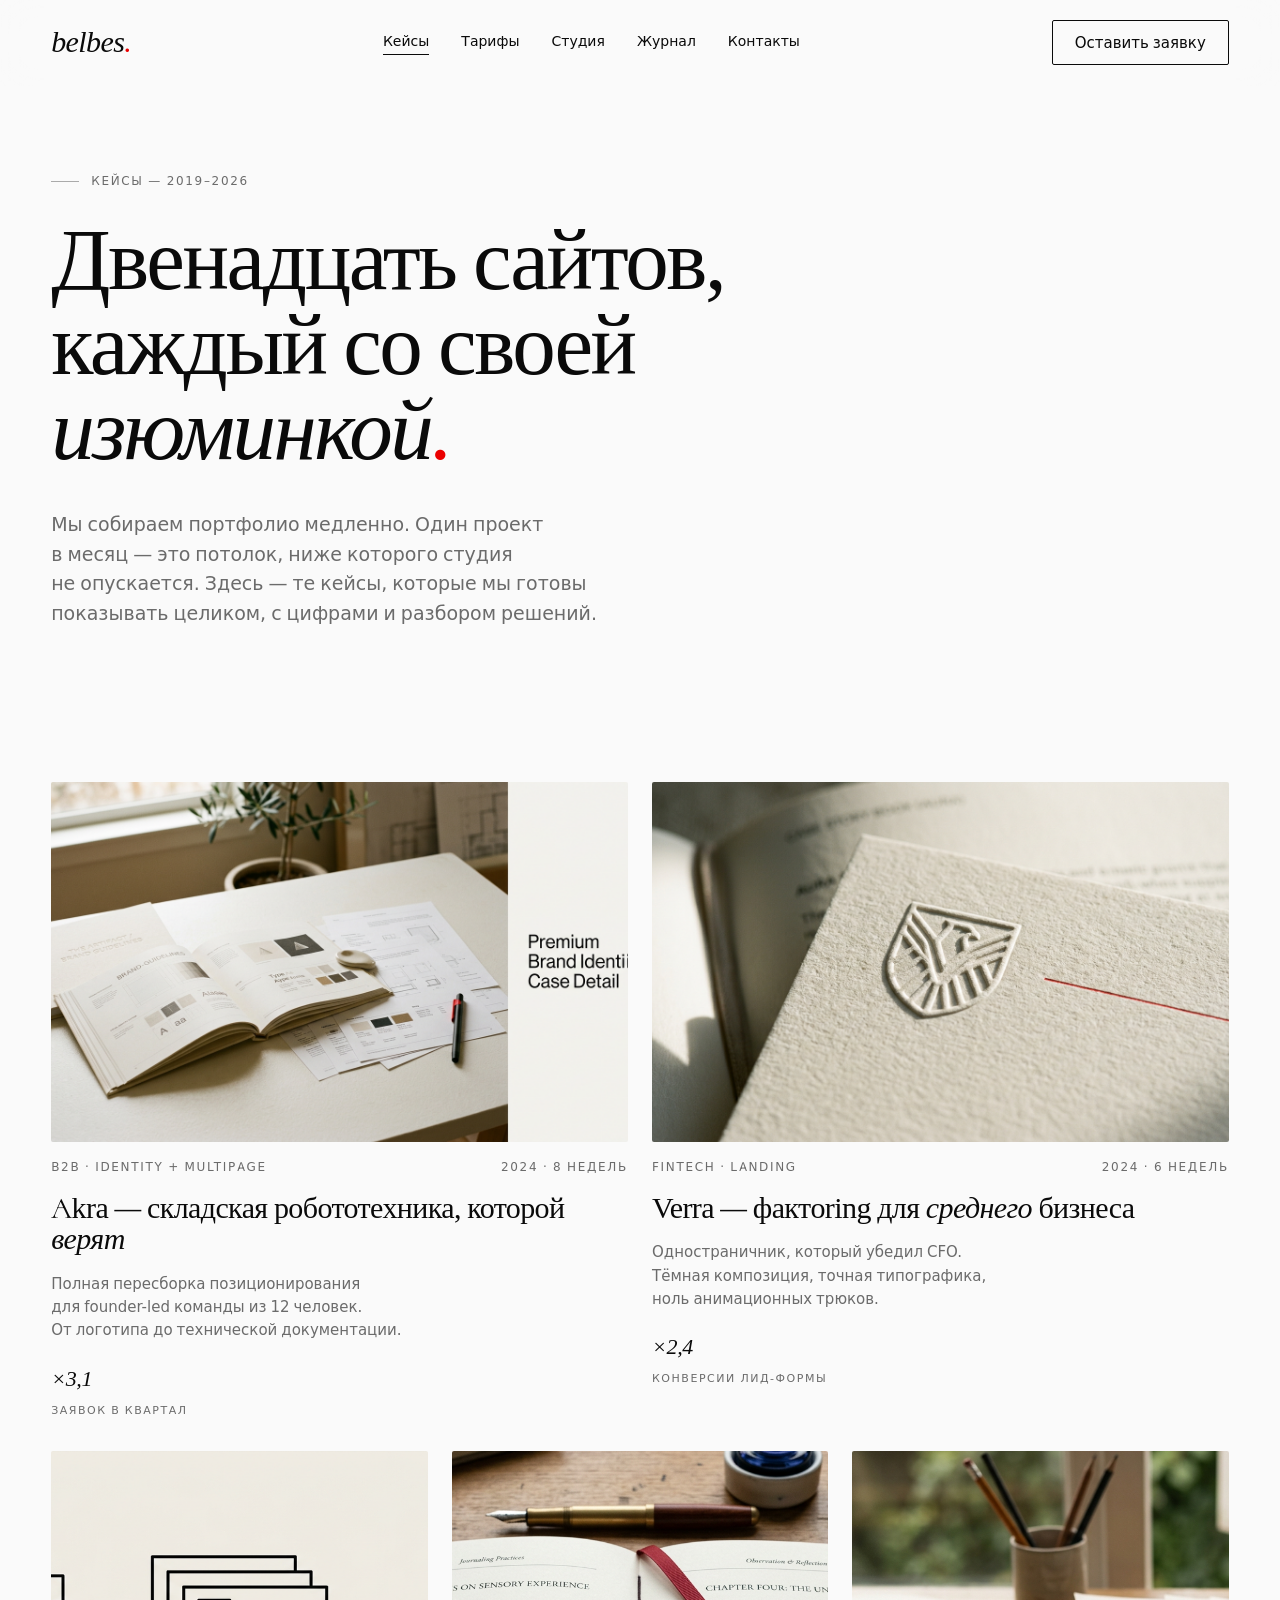
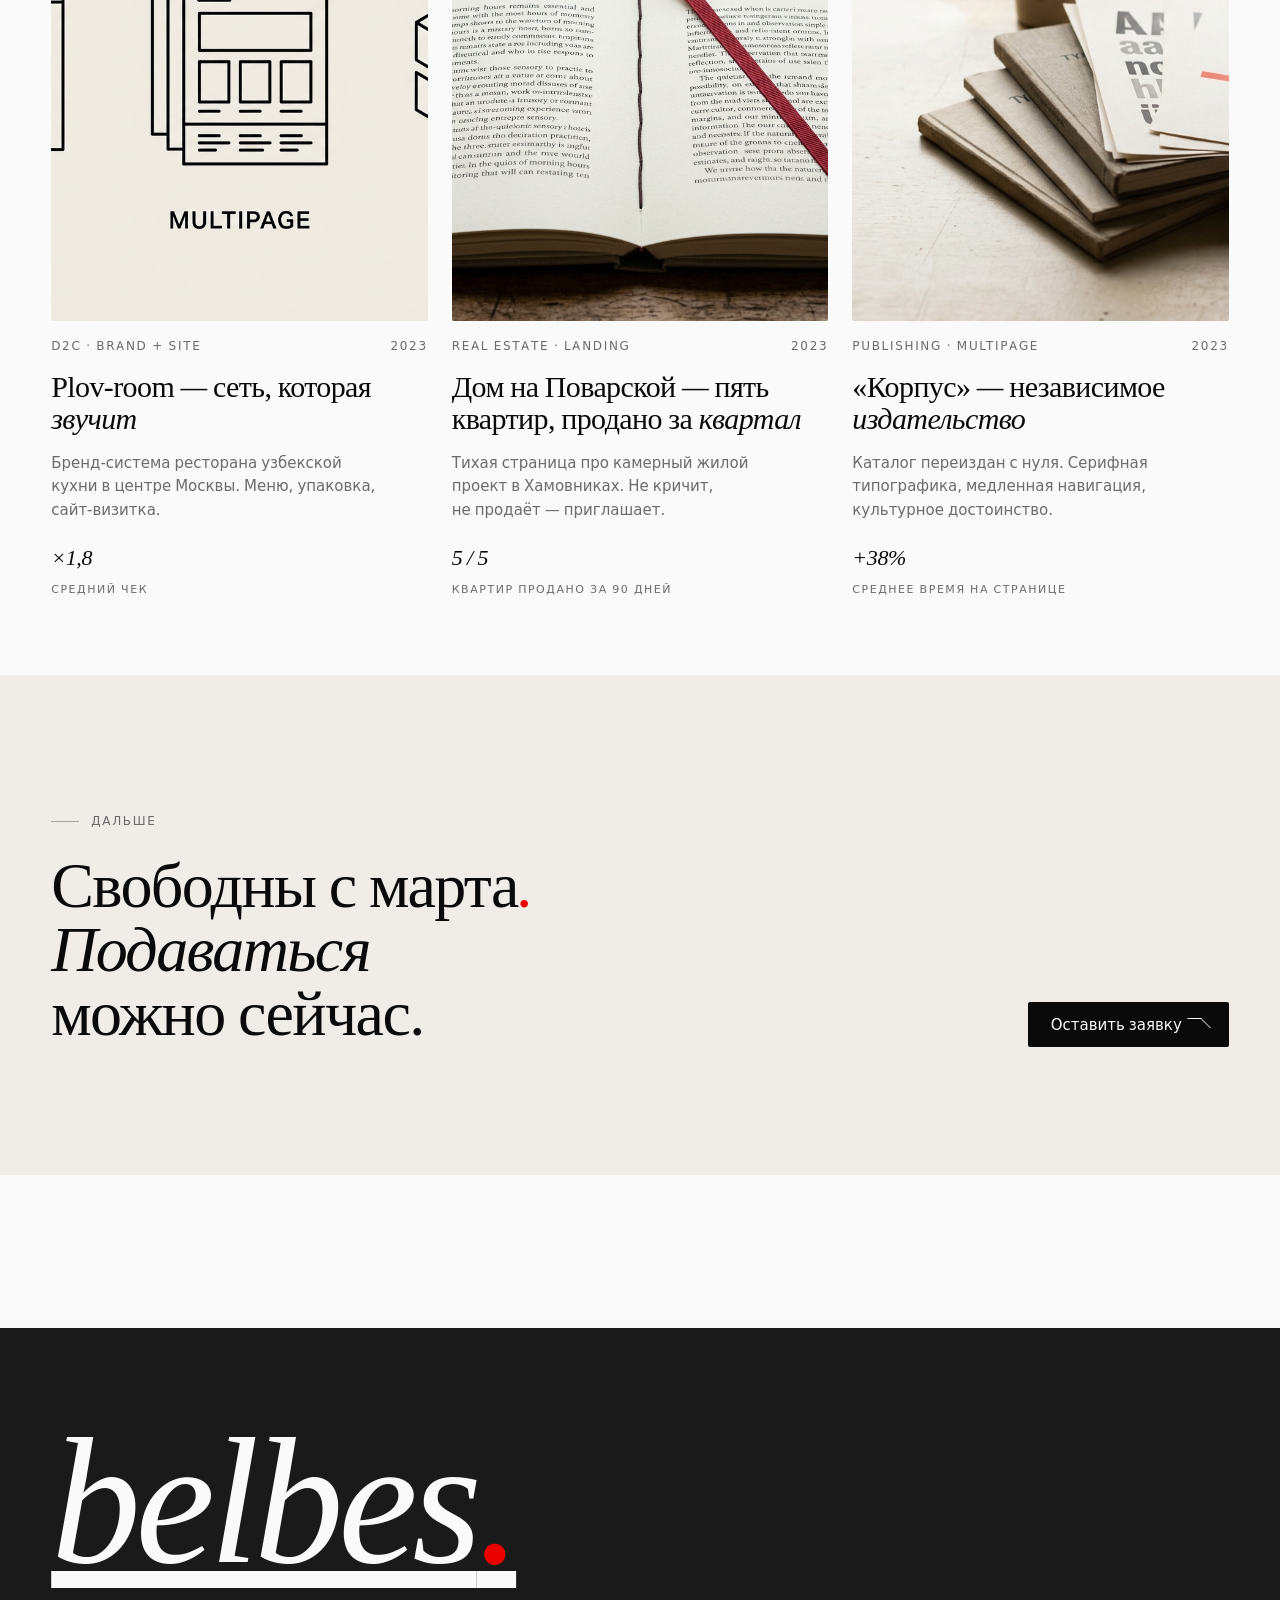
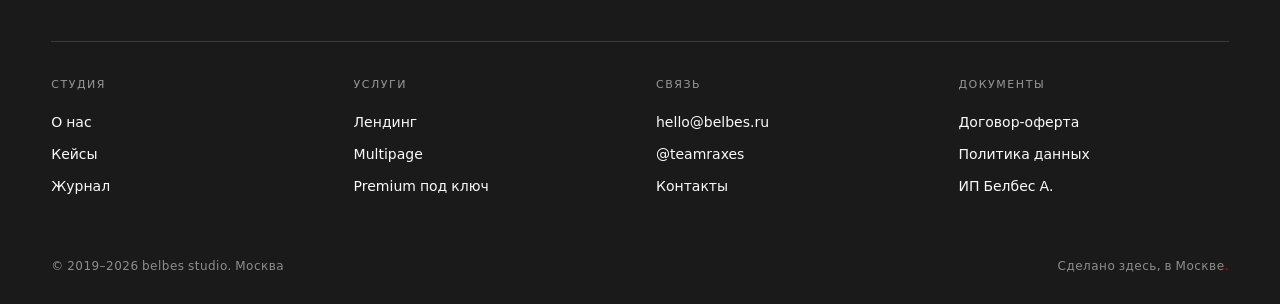
==== commit 82e16bc0: "feat(media): inject 10 Nano Banana 2 generated images via SEAM-028/029/030 path V6.23 SEAM-028 closu" ====
--- a/cases.html
+++ b/cases.html
@@ -1,266 +1,182 @@
-<!doctype html>
+<!DOCTYPE html>
+
 <html lang="ru">
 <head>
-<meta charset="utf-8" />
-<meta name="viewport" content="width=device-width, initial-scale=1" />
+<meta charset="utf-8"/>
+<meta content="width=device-width, initial-scale=1" name="viewport"/>
 <title>Кейсы — belbes</title>
-<meta name="description" content="Портфолио студии belbes. Премиальные сайты для founders. Akra, Verra, Plov-room и&nbsp;другие." />
-<link rel="stylesheet" href="assets/styles.css" />
+<meta content="Портфолио студии belbes. Премиальные сайты для founders. Akra, Verra, Plov-room и другие." name="description"/>
+<link href="assets/styles.css" rel="stylesheet"/>
 </head>
 <body data-screen-label="/cases">
 <div class="site">
+<header class="site-header">
+<div class="container site-header__inner">
+<a aria-label="belbes — главная" class="wordmark" href="index.html">belbes<span class="dot">.</span></a>
+<nav aria-label="Основное" class="nav">
+<a aria-current="page" href="cases.html">Кейсы</a>
+<a href="offerings.html">Тарифы</a>
+<a href="about.html">Студия</a>
+<a href="journal.html">Журнал</a>
+<a href="contacts.html">Контакты</a>
+</nav>
+<a class="btn btn--secondary" href="contacts.html">Оставить заявку</a>
+<button aria-label="Открыть меню" class="nav-toggle" type="button">
+<svg fill="none" stroke="currentColor" stroke-width="1.5" viewbox="0 0 24 24"><path d="M3 7h18M3 17h18"></path></svg>
+</button>
+</div>
+</header>
+<div aria-label="Меню" aria-modal="true" class="mobile-nav" role="dialog">
+<div class="mobile-nav__top">
+<a class="wordmark" href="index.html">belbes<span class="dot">.</span></a>
+<button aria-label="Закрыть меню" class="mobile-nav__close btn btn--ghost" type="button">Закрыть</button>
+</div>
+<ul class="mobile-nav__list">
+<li><a href="cases.html"><em>Кейсы</em></a></li>
+<li><a href="offerings.html"><em>Тарифы</em></a></li>
+<li><a href="about.html"><em>Студия</em></a></li>
+<li><a href="journal.html"><em>Журнал</em></a></li>
+<li><a href="contacts.html"><em>Контакты</em></a></li>
+</ul>
+</div>
+<main>
+<section class="page-head" data-screen-label="cases/header">
+<div class="container">
+<div class="page-head__eyebrow eyebrow">Кейсы — 2019–2026</div>
+<h1 class="page-head__title">
+        Двенадцать сайтов,<br/>
+        каждый со своей <em>изюминкой<span class="dot">.</span></em>
+</h1>
+<p class="page-head__lede">
+        Мы собираем портфолио медленно. Один проект в месяц — это потолок, ниже которого студия не опускается. Здесь — те кейсы, которые мы готовы показывать целиком, с цифрами и разбором решений.
+      </p>
+</div>
+</section>
+<section class="section section--tight" data-screen-label="cases/grid">
+<div class="container">
+<div class="cases">
+<!-- Featured wide -->
+<a class="case case--wide" href="case.html">
+<div class="case__media">
 
-<header class="site-header">
-  <div class="container site-header__inner">
-    <a class="wordmark" href="index.html" aria-label="belbes — главная">belbes<span class="dot">.</span></a>
-    <nav class="nav" aria-label="Основное">
-      <a href="cases.html" aria-current="page">Кейсы</a>
-      <a href="offerings.html">Тарифы</a>
-      <a href="about.html">Студия</a>
-      <a href="journal.html">Журнал</a>
-      <a href="contacts.html">Контакты</a>
-    </nav>
-    <a href="contacts.html" class="btn btn--secondary">Оставить заявку</a>
-    <button class="nav-toggle" aria-label="Открыть меню" type="button">
-      <svg viewBox="0 0 24 24" fill="none" stroke="currentColor" stroke-width="1.5"><path d="M3 7h18M3 17h18"/></svg>
-    </button>
-  </div>
-</header>
-<div class="mobile-nav" role="dialog" aria-modal="true" aria-label="Меню">
-  <div class="mobile-nav__top">
-    <a class="wordmark" href="index.html">belbes<span class="dot">.</span></a>
-    <button class="mobile-nav__close btn btn--ghost" type="button" aria-label="Закрыть меню">Закрыть</button>
-  </div>
-  <ul class="mobile-nav__list">
-    <li><a href="cases.html"><em>Кейсы</em></a></li>
-    <li><a href="offerings.html"><em>Тарифы</em></a></li>
-    <li><a href="about.html"><em>Студия</em></a></li>
-    <li><a href="journal.html"><em>Журнал</em></a></li>
-    <li><a href="contacts.html"><em>Контакты</em></a></li>
-  </ul>
+
+<img alt="case detail hero" decoding="async" loading="lazy" src="assets/img/case-detail-hero.png" style="width:100%;height:100%;object-fit:cover;display:block;"/></div>
+<div class="case__meta">
+<span>B2B · Identity + Multipage</span>
+<span>2024 · 8 недель</span>
 </div>
+<h3 class="case__title">Akra<em> — </em>складская робототехника, которой <em>верят</em></h3>
+<p class="case__desc">Полная пересборка позиционирования для founder-led команды из 12 человек. От логотипа до технической документации.</p>
+<div class="case__metric">×3,1<small>заявок в квартал</small></div>
+</a>
+<a class="case case--wide" href="case.html">
+<div class="case__media">
 
-<main>
 
-  <section class="page-head" data-screen-label="cases/header">
-    <div class="container">
-      <div class="page-head__eyebrow eyebrow">Кейсы&nbsp;— 2019–2026</div>
-      <h1 class="page-head__title">
-        Двенадцать сайтов,<br>
-        каждый со&nbsp;своей <em>изюминкой<span class="dot">.</span></em>
-      </h1>
-      <p class="page-head__lede">
-        Мы&nbsp;собираем портфолио медленно. Один проект в&nbsp;месяц&nbsp;— это потолок, ниже которого студия не&nbsp;опускается. Здесь&nbsp;— те&nbsp;кейсы, которые мы&nbsp;готовы показывать целиком, с&nbsp;цифрами и&nbsp;разбором решений.
-      </p>
-    </div>
-  </section>
+<img alt="case detail inline" decoding="async" loading="lazy" src="assets/img/case-detail-inline.png" style="width:100%;height:100%;object-fit:cover;display:block;"/></div>
+<div class="case__meta">
+<span>Fintech · Landing</span>
+<span>2024 · 6 недель</span>
+</div>
+<h3 class="case__title">Verra<em> — </em>фактoring для <em>среднего</em> бизнеса</h3>
+<p class="case__desc">Одностраничник, который убедил CFO. Тёмная композиция, точная типографика, ноль анимационных трюков.</p>
+<div class="case__metric">×2,4<small>конверсии лид-формы</small></div>
+</a>
+<a class="case" href="case.html">
+<div class="case__media">
 
-  <section class="section section--tight" data-screen-label="cases/grid">
-    <div class="container">
-      <div class="cases">
 
-        <!-- Featured wide -->
-        <a class="case case--wide" href="case.html">
-          <div class="case__media">
-            <svg class="img-art" viewBox="0 0 800 500" preserveAspectRatio="xMidYMid slice" aria-hidden="true">
-              <rect class="bg" width="800" height="500"/>
-              <rect x="80" y="60" width="290" height="180" fill="#FAFAFA" stroke="#E5E1DA"/>
-              <text x="100" y="120" font-family="Cormorant, serif" font-style="italic" font-size="40" fill="#0A0A0A">Akra<tspan fill="#EB0000">.</tspan></text>
-              <line x1="100" y1="142" x2="230" y2="142" stroke="#EB0000" stroke-width="3"/>
-              <text x="100" y="180" font-family="Inter, sans-serif" font-size="11" fill="#6B6B6B">FOUNDER · ALEX SAMSONOV</text>
-              <text x="100" y="200" font-family="Inter, sans-serif" font-size="11" fill="#6B6B6B">+7 495 000 00 00</text>
-              <rect x="410" y="40" width="170" height="220" fill="#F0EDE8" stroke="#E5E1DA"/>
-              <rect x="620" y="100" width="120" height="160" fill="#FAFAFA" stroke="#E5E1DA"/>
-              <rect x="120" y="290" width="560" height="170" fill="#FAFAFA" stroke="#E5E1DA"/>
-              <text x="160" y="350" font-family="Cormorant, serif" font-style="italic" font-size="56" fill="#0A0A0A">Akra<tspan fill="#EB0000">.</tspan></text>
-              <line x1="160" y1="370" x2="500" y2="370" stroke="#E5E1DA"/>
-              <line x1="160" y1="395" x2="440" y2="395" stroke="#E5E1DA"/>
-              <line x1="160" y1="420" x2="480" y2="420" stroke="#E5E1DA"/>
-            </svg>
-            <span class="img-tag">case_hero_01&nbsp;· brand identity</span>
-          </div>
-          <div class="case__meta">
-            <span>B2B&nbsp;· Identity + Multipage</span>
-            <span>2024 · 8&nbsp;недель</span>
-          </div>
-          <h3 class="case__title">Akra<em> — </em>складская робототехника, которой <em>верят</em></h3>
-          <p class="case__desc">Полная пересборка позиционирования для&nbsp;founder-led команды из&nbsp;12&nbsp;человек. От&nbsp;логотипа до&nbsp;технической документации.</p>
-          <div class="case__metric">×3,1<small>заявок в&nbsp;квартал</small></div>
-        </a>
+<img alt="offerings iconset" decoding="async" loading="lazy" src="assets/img/offerings-iconset.png" style="width:100%;height:100%;object-fit:cover;display:block;"/></div>
+<div class="case__meta">
+<span>D2C · Brand + Site</span>
+<span>2023</span>
+</div>
+<h3 class="case__title">Plov‑room<em> — </em>сеть, которая <em>звучит</em></h3>
+<p class="case__desc">Бренд-система ресторана узбекской кухни в центре Москвы. Меню, упаковка, сайт-визитка.</p>
+<div class="case__metric">×1,8<small>средний чек</small></div>
+</a>
+<a class="case" href="case.html">
+<div class="case__media">
 
-        <a class="case case--wide" href="case.html">
-          <div class="case__media">
-            <svg class="img-art" viewBox="0 0 800 500" preserveAspectRatio="xMidYMid slice" aria-hidden="true">
-              <rect class="bg" width="800" height="500" fill="#1A1A1A"/>
-              <rect x="100" y="80" width="600" height="340" fill="#0A0A0A" stroke="#2A2A2A"/>
-              <rect x="100" y="80" width="600" height="20" fill="#1A1A1A"/>
-              <text x="140" y="200" font-family="Cormorant, serif" font-style="italic" font-size="52" fill="#FAFAFA">Verra<tspan fill="#EB0000">.</tspan></text>
-              <line x1="140" y1="232" x2="240" y2="232" stroke="#EB0000" stroke-width="2"/>
-              <line x1="140" y1="280" x2="500" y2="280" stroke="#FAFAFA" opacity="0.18"/>
-              <line x1="140" y1="310" x2="460" y2="310" stroke="#FAFAFA" opacity="0.18"/>
-              <line x1="140" y1="340" x2="480" y2="340" stroke="#FAFAFA" opacity="0.18"/>
-              <line x1="140" y1="370" x2="380" y2="370" stroke="#FAFAFA" opacity="0.18"/>
-              <rect x="100" y="420" width="600" height="14" fill="#2A2A2A"/>
-            </svg>
-            <span class="img-tag img-tag--inverse">case_hero_02&nbsp;· dark hero site</span>
-          </div>
-          <div class="case__meta">
-            <span>Fintech&nbsp;· Landing</span>
-            <span>2024 · 6&nbsp;недель</span>
-          </div>
-          <h3 class="case__title">Verra<em> — </em>фактoring для&nbsp;<em>среднего</em> бизнеса</h3>
-          <p class="case__desc">Одностраничник, который убедил CFO. Тёмная композиция, точная типографика, ноль анимационных трюков.</p>
-          <div class="case__metric">×2,4<small>конверсии лид-формы</small></div>
-        </a>
 
-        <a class="case" href="case.html">
-          <div class="case__media">
-            <svg class="img-art" viewBox="0 0 600 750" preserveAspectRatio="xMidYMid slice" aria-hidden="true">
-              <rect class="bg" width="600" height="750" fill="#FAFAFA"/>
-              <rect x="60" y="80" width="120" height="160" fill="#F0EDE8" stroke="#E5E1DA"/>
-              <rect x="200" y="80" width="120" height="160" fill="#E8E3DA" stroke="#E5E1DA"/>
-              <rect x="340" y="80" width="120" height="160" fill="#1A1A1A"/>
-              <rect x="60" y="260" width="120" height="160" fill="#EB0000"/>
-              <rect x="200" y="260" width="120" height="160" fill="#FAFAFA" stroke="#E5E1DA"/>
-              <rect x="340" y="260" width="120" height="160" fill="#F0EDE8" stroke="#E5E1DA"/>
-              <rect x="120" y="460" width="360" height="220" fill="#FAFAFA" stroke="#E5E1DA"/>
-              <text x="150" y="530" font-family="Cormorant, serif" font-style="italic" font-size="36" fill="#0A0A0A">Plov-room</text>
-              <line x1="150" y1="552" x2="320" y2="552" stroke="#EB0000" stroke-width="3"/>
-            </svg>
-            <span class="img-tag">case_hero_03&nbsp;· brand system</span>
-          </div>
-          <div class="case__meta">
-            <span>D2C&nbsp;· Brand + Site</span>
-            <span>2023</span>
-          </div>
-          <h3 class="case__title">Plov‑room<em> — </em>сеть, которая <em>звучит</em></h3>
-          <p class="case__desc">Бренд-система ресторана узбекской кухни в&nbsp;центре Москвы. Меню, упаковка, сайт-визитка.</p>
-          <div class="case__metric">×1,8<small>средний чек</small></div>
-        </a>
+<img alt="journal post hero" decoding="async" loading="lazy" src="assets/img/journal-post-hero.png" style="width:100%;height:100%;object-fit:cover;display:block;"/></div>
+<div class="case__meta">
+<span>Real estate · Landing</span>
+<span>2023</span>
+</div>
+<h3 class="case__title">Дом на Поварской<em> — </em>пять квартир, продано за <em>квартал</em></h3>
+<p class="case__desc">Тихая страница про камерный жилой проект в Хамовниках. Не кричит, не продаёт — приглашает.</p>
+<div class="case__metric">5 / 5<small>квартир продано за 90 дней</small></div>
+</a>
+<a class="case" href="case.html">
+<div class="case__media">
 
-        <a class="case" href="case.html">
-          <div class="case__media">
-            <svg class="img-art" viewBox="0 0 600 750" preserveAspectRatio="xMidYMid slice" aria-hidden="true">
-              <rect class="bg" width="600" height="750"/>
-              <!-- aerial architecture -->
-              <rect x="0" y="0" width="600" height="750" fill="#F0EDE8"/>
-              <polygon points="120,80 300,80 300,300 200,300 200,400 120,400" fill="#FAFAFA" stroke="#E5E1DA"/>
-              <polygon points="300,80 500,80 500,250 380,250 380,400 300,400" fill="#E8E3DA" stroke="#E5E1DA"/>
-              <line x1="180" y1="80" x2="180" y2="400" stroke="#E5E1DA"/>
-              <line x1="240" y1="80" x2="240" y2="300" stroke="#E5E1DA"/>
-              <line x1="380" y1="80" x2="380" y2="400" stroke="#E5E1DA"/>
-              <line x1="440" y1="80" x2="440" y2="250" stroke="#E5E1DA"/>
-              <rect x="120" y="420" width="380" height="240" fill="#FAFAFA" stroke="#E5E1DA"/>
-              <text x="150" y="490" font-family="Cormorant, serif" font-style="italic" font-size="40" fill="#0A0A0A">Дом&nbsp;на<tspan fill="#EB0000">.</tspan></text>
-              <text x="150" y="540" font-family="Cormorant, serif" font-style="italic" font-size="40" fill="#0A0A0A">Поварской</text>
-              <line x1="150" y1="568" x2="320" y2="568" stroke="#E5E1DA"/>
-              <text x="150" y="610" font-family="Inter, sans-serif" font-size="10" fill="#6B6B6B" letter-spacing="2">5 КВАРТИР · СДАЧА Q2 2026</text>
-            </svg>
-            <span class="img-tag">case_hero&nbsp;· real estate</span>
-          </div>
-          <div class="case__meta">
-            <span>Real estate&nbsp;· Landing</span>
-            <span>2023</span>
-          </div>
-          <h3 class="case__title">Дом&nbsp;на&nbsp;Поварской<em> — </em>пять квартир, продано за&nbsp;<em>квартал</em></h3>
-          <p class="case__desc">Тихая страница про&nbsp;камерный жилой проект в&nbsp;Хамовниках. Не&nbsp;кричит, не&nbsp;продаёт&nbsp;— приглашает.</p>
-          <div class="case__metric">5&nbsp;/&nbsp;5<small>квартир продано за&nbsp;90 дней</small></div>
-        </a>
 
-        <a class="case" href="case.html">
-          <div class="case__media">
-            <svg class="img-art" viewBox="0 0 600 750" preserveAspectRatio="xMidYMid slice" aria-hidden="true">
-              <rect class="bg" width="600" height="750" fill="#FAFAFA"/>
-              <!-- minimalist book/print spread -->
-              <rect x="80" y="100" width="440" height="560" fill="#F0EDE8" stroke="#E5E1DA"/>
-              <line x1="300" y1="100" x2="300" y2="660" stroke="#E5E1DA"/>
-              <text x="115" y="200" font-family="Cormorant, serif" font-style="italic" font-size="34" fill="#0A0A0A">Слова,</text>
-              <text x="115" y="240" font-family="Cormorant, serif" font-style="italic" font-size="34" fill="#0A0A0A">подобранные</text>
-              <text x="115" y="280" font-family="Cormorant, serif" font-style="italic" font-size="34" fill="#0A0A0A">бережно<tspan fill="#EB0000">.</tspan></text>
-              <line x1="115" y1="320" x2="270" y2="320" stroke="#E5E1DA"/>
-              <line x1="115" y1="345" x2="260" y2="345" stroke="#E5E1DA"/>
-              <line x1="115" y1="365" x2="270" y2="365" stroke="#E5E1DA"/>
-              <line x1="115" y1="385" x2="250" y2="385" stroke="#E5E1DA"/>
-              <line x1="320" y1="200" x2="490" y2="200" stroke="#E5E1DA"/>
-              <line x1="320" y1="225" x2="470" y2="225" stroke="#E5E1DA"/>
-              <line x1="320" y1="250" x2="490" y2="250" stroke="#E5E1DA"/>
-              <line x1="320" y1="275" x2="460" y2="275" stroke="#E5E1DA"/>
-              <line x1="320" y1="300" x2="480" y2="300" stroke="#E5E1DA"/>
-              <line x1="320" y1="325" x2="450" y2="325" stroke="#E5E1DA"/>
-              <line x1="320" y1="350" x2="470" y2="350" stroke="#E5E1DA"/>
-              <rect x="270" y="430" width="6" height="200" fill="#EB0000"/>
-            </svg>
-            <span class="img-tag">case_hero&nbsp;· publishing</span>
-          </div>
-          <div class="case__meta">
-            <span>Publishing&nbsp;· Multipage</span>
-            <span>2023</span>
-          </div>
-          <h3 class="case__title">«Корпус»<em> — </em>независимое <em>издательство</em></h3>
-          <p class="case__desc">Каталог переиздан с&nbsp;нуля. Серифная типографика, медленная навигация, культурное достоинство.</p>
-          <div class="case__metric">+38%<small>среднее время на&nbsp;странице</small></div>
-        </a>
-
-      </div>
-    </div>
-  </section>
-
-  <!-- Soft bottom CTA -->
-  <section class="section section--warm" data-screen-label="cases/cta">
-    <div class="container">
-      <div style="display: flex; justify-content: space-between; align-items: flex-end; gap: 32px; flex-wrap: wrap;">
-        <div>
-          <div class="eyebrow">Дальше</div>
-          <h2 style="font-family: var(--font-display); font-size: clamp(40px, 5vw, 72px); line-height: 1; letter-spacing: -0.025em; margin: 24px 0 0; max-width: 16ch;">
-            Свободны с&nbsp;марта<span class="t-accent" style="font-style: italic;">.</span>
-            <em>Подаваться</em> можно сейчас.
+<img alt="post detail hero" decoding="async" loading="lazy" src="assets/img/post-detail-hero.png" style="width:100%;height:100%;object-fit:cover;display:block;"/></div>
+<div class="case__meta">
+<span>Publishing · Multipage</span>
+<span>2023</span>
+</div>
+<h3 class="case__title">«Корпус»<em> — </em>независимое <em>издательство</em></h3>
+<p class="case__desc">Каталог переиздан с нуля. Серифная типографика, медленная навигация, культурное достоинство.</p>
+<div class="case__metric">+38%<small>среднее время на странице</small></div>
+</a>
+</div>
+</div>
+</section>
+<!-- Soft bottom CTA -->
+<section class="section section--warm" data-screen-label="cases/cta">
+<div class="container">
+<div style="display: flex; justify-content: space-between; align-items: flex-end; gap: 32px; flex-wrap: wrap;">
+<div>
+<div class="eyebrow">Дальше</div>
+<h2 style="font-family: var(--font-display); font-size: clamp(40px, 5vw, 72px); line-height: 1; letter-spacing: -0.025em; margin: 24px 0 0; max-width: 16ch;">
+            Свободны с марта<span class="t-accent" style="font-style: italic;">.</span>
+<em>Подаваться</em> можно сейчас.
           </h2>
-        </div>
-        <a href="contacts.html" class="btn btn--primary">Оставить заявку
-          <span class="arrow" aria-hidden="true"></span>
-        </a>
-      </div>
-    </div>
-  </section>
-
+</div>
+<a class="btn btn--primary" href="contacts.html">Оставить заявку
+          <span aria-hidden="true" class="arrow"></span>
+</a>
+</div>
+</div>
+</section>
 </main>
-
 <footer class="site-footer">
-  <div class="container">
-    <a class="site-footer__wordmark" href="index.html">belbes<span class="dot">.</span></a>
-    <div class="site-footer__row">
-      <div class="site-footer__col">
-        <h4>Студия</h4>
-        <a href="about.html">О&nbsp;нас</a>
-        <a href="cases.html">Кейсы</a>
-        <a href="journal.html">Журнал</a>
-      </div>
-      <div class="site-footer__col">
-        <h4>Услуги</h4>
-        <a href="offerings.html">Лендинг</a>
-        <a href="offerings.html">Multipage</a>
-        <a href="offerings.html">Premium под&nbsp;ключ</a>
-      </div>
-      <div class="site-footer__col">
-        <h4>Связь</h4>
-        <a href="mailto:hello@belbes.ru">hello@belbes.ru</a>
-        <a href="https://t.me/teamraxes" target="_blank" rel="noopener">@teamraxes</a>
-        <a href="contacts.html">Контакты</a>
-      </div>
-      <div class="site-footer__col">
-        <h4>Документы</h4>
-        <a href="#">Договор-оферта</a>
-        <a href="#">Политика данных</a>
-        <a href="#">ИП Белбес А.</a>
-      </div>
-    </div>
-    <div class="site-footer__legal">
-      <div>© 2019–2026 belbes studio. Москва</div>
-      <div>Сделано здесь, в&nbsp;Москве<span style="color: var(--accent);">.</span></div>
-    </div>
-  </div>
+<div class="container">
+<a class="site-footer__wordmark" href="index.html">belbes<span class="dot">.</span></a>
+<div class="site-footer__row">
+<div class="site-footer__col">
+<h4>Студия</h4>
+<a href="about.html">О нас</a>
+<a href="cases.html">Кейсы</a>
+<a href="journal.html">Журнал</a>
+</div>
+<div class="site-footer__col">
+<h4>Услуги</h4>
+<a href="offerings.html">Лендинг</a>
+<a href="offerings.html">Multipage</a>
+<a href="offerings.html">Premium под ключ</a>
+</div>
+<div class="site-footer__col">
+<h4>Связь</h4>
+<a href="mailto:hello@belbes.ru">hello@belbes.ru</a>
+<a href="https://t.me/teamraxes" rel="noopener" target="_blank">@teamraxes</a>
+<a href="contacts.html">Контакты</a>
+</div>
+<div class="site-footer__col">
+<h4>Документы</h4>
+<a href="#">Договор-оферта</a>
+<a href="#">Политика данных</a>
+<a href="#">ИП Белбес А.</a>
+</div>
+</div>
+<div class="site-footer__legal">
+<div>© 2019–2026 belbes studio. Москва</div>
+<div>Сделано здесь, в Москве<span style="color: var(--accent);">.</span></div>
+</div>
+</div>
 </footer>
-
 </div>
 <script src="assets/site.js"></script>
 </body>
